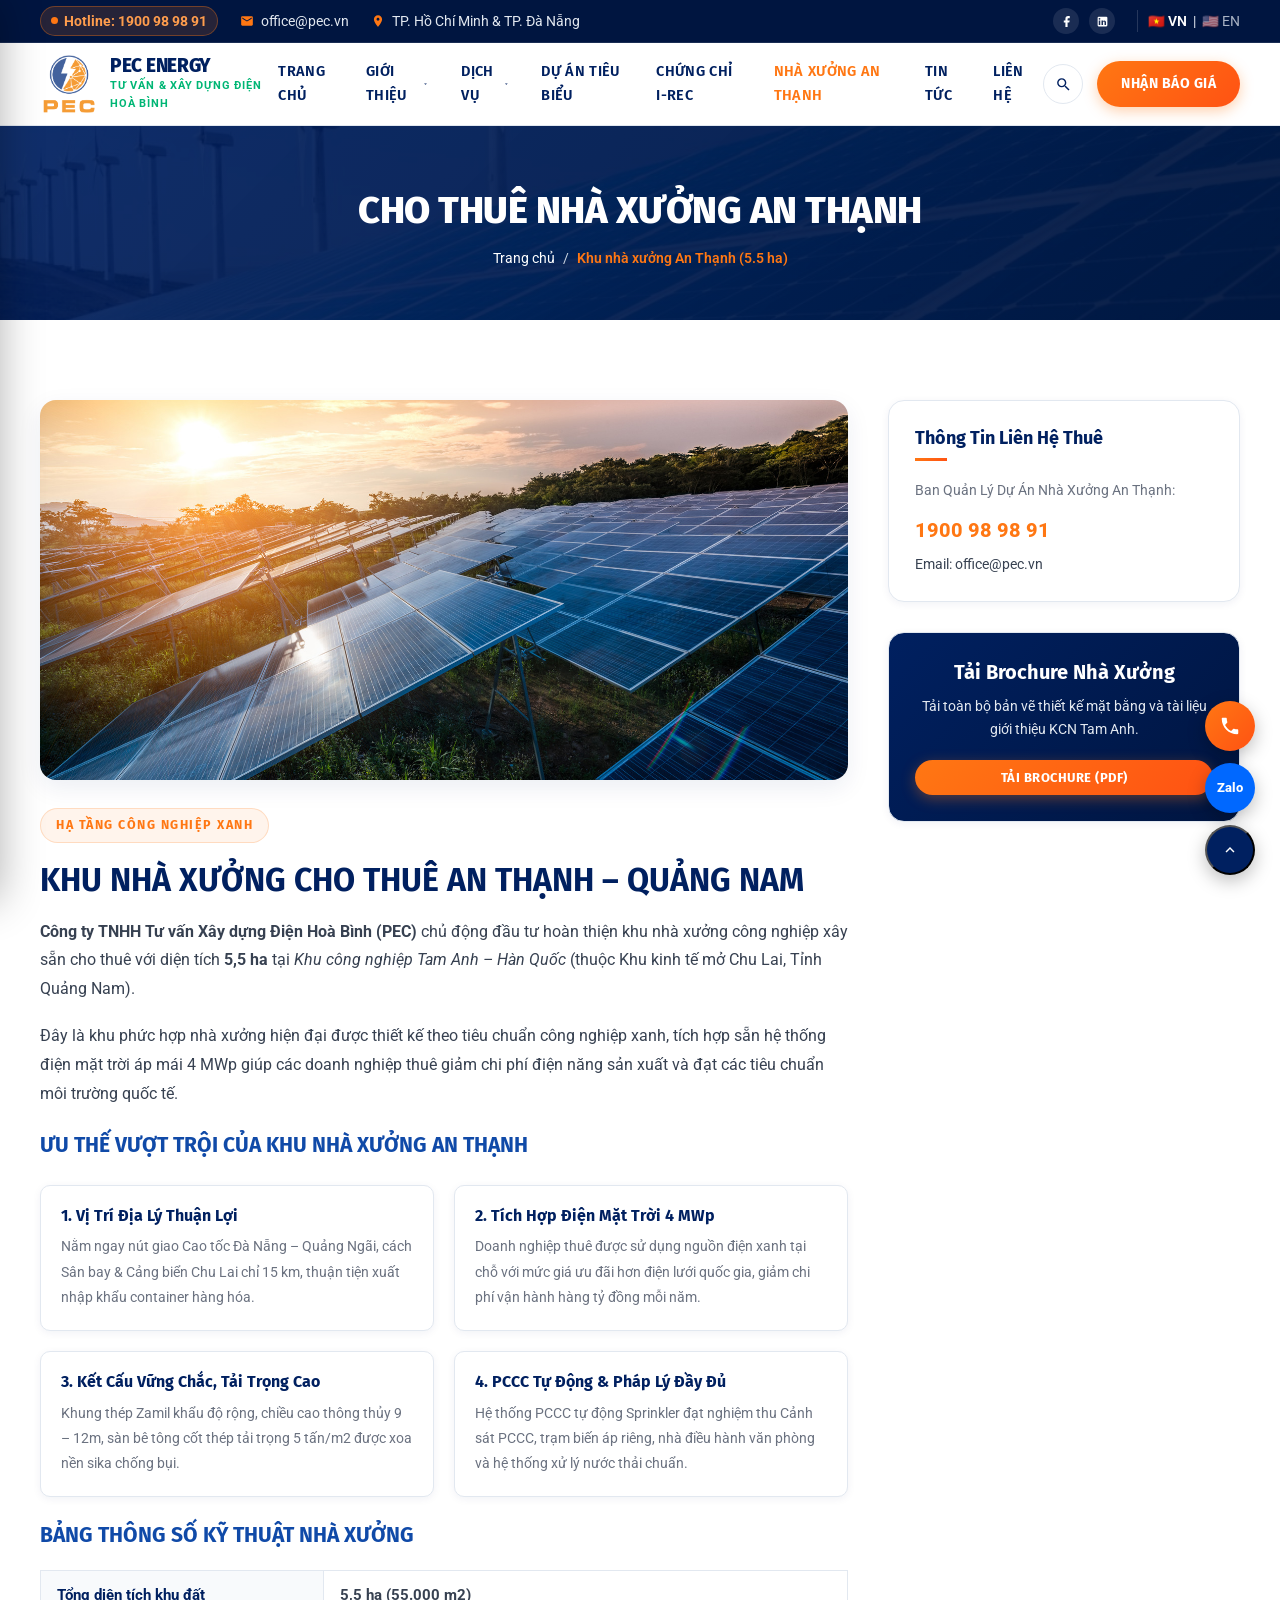
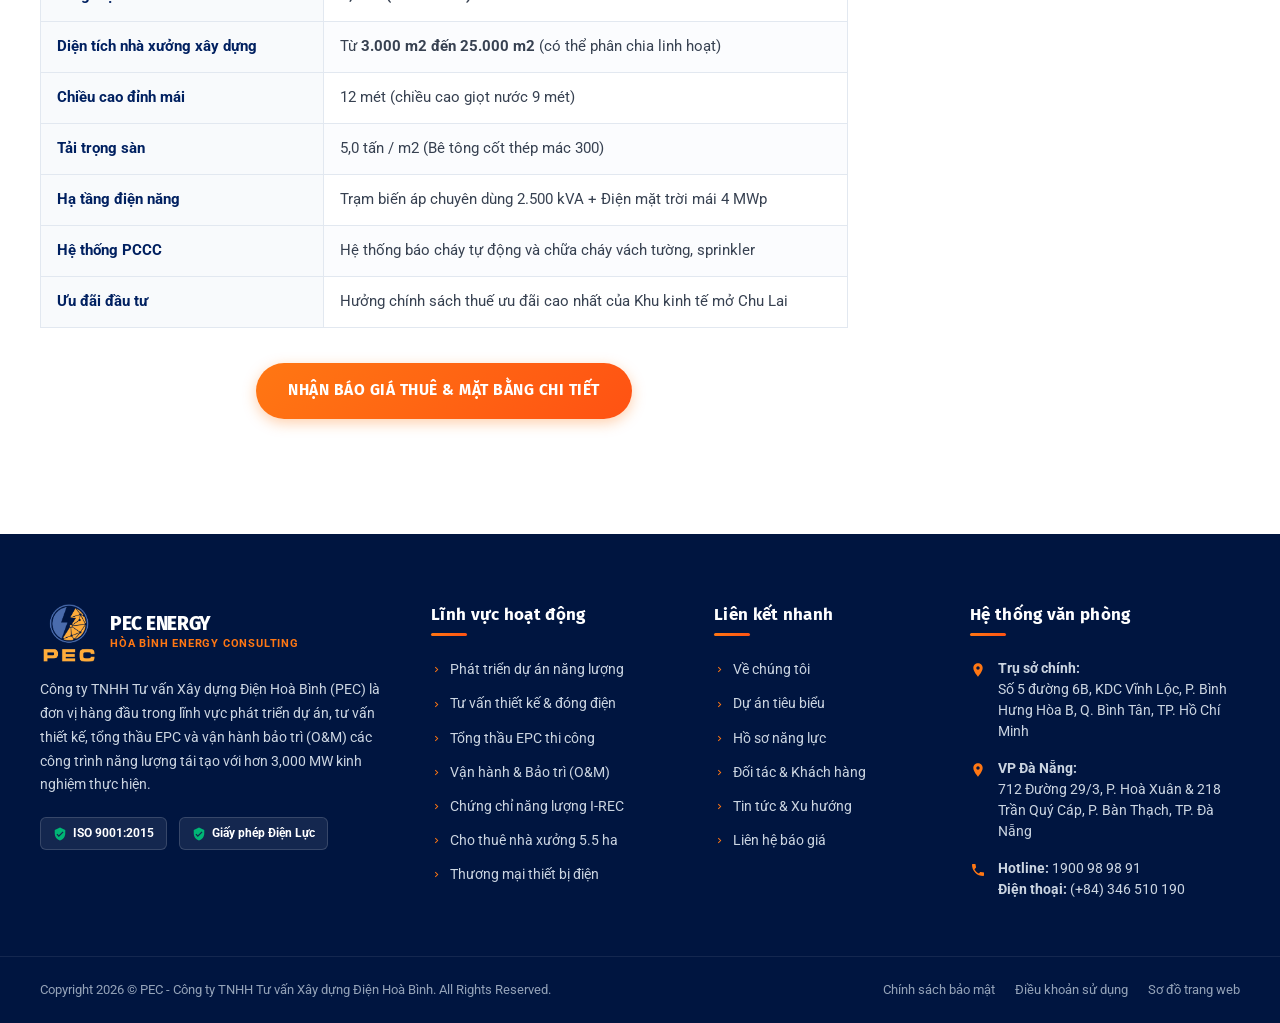
==== cho-thue-nha-xuong.html @ 3afbfd11 "first commit" ====
<!DOCTYPE html>
<html lang="vi">
<head>
  <meta charset="UTF-8">
  <meta name="viewport" content="width=device-width, initial-scale=1.0">
  <title>Cho Thuê Nhà Xưởng An Thạnh 5.5 ha | KCN Tam Anh Quảng Nam | PEC Energy Consulting</title>
  <meta name="description" content="Khu nhà xưởng tiêu chuẩn quốc tế cho thuê 5.5 ha tại KCN Tam Anh – Hàn Quốc (Quảng Nam), tích hợp điện mặt trời 4 MWp, PCCC tự động, pháp lý hoàn chỉnh.">
  <link rel="icon" href="images/logo.png" type="image/png">
  <link rel="stylesheet" href="css/style.css">
</head>
<body>

<!-- Top Bar -->
<div class="top-bar">
  <div class="container">
    <div class="top-bar-left">
      <div class="top-bar-item">
        <a href="tel:1900989891" class="top-hotline-badge">
          <span class="pulse-dot"></span>
          <span>Hotline: 1900 98 98 91</span>
        </a>
      </div>
      <div class="top-bar-item">
        <svg viewBox="0 0 24 24"><path d="M20 4H4c-1.1 0-1.99.9-1.99 2L2 18c0 1.1.9 2 2 2h16c1.1 0 2-.9 2-2V6c0-1.1-.9-2-2-2zm0 4l-8 5-8-5V6l8 5 8-5v2z"/></svg>
        <a href="mailto:office@pec.vn">office@pec.vn</a>
      </div>
      <div class="top-bar-item hide-on-mobile">
        <svg viewBox="0 0 24 24"><path d="M12 2C8.13 2 5 5.13 5 9c0 5.25 7 13 7 13s7-7.75 7-13c0-3.87-3.13-7-7-7zm0 9.5c-1.38 0-2.5-1.12-2.5-2.5s1.12-2.5 2.5-2.5 2.5 1.12 2.5 2.5-1.12 2.5-2.5 2.5z"/></svg>
        <span>TP. Hồ Chí Minh & TP. Đà Nẵng</span>
      </div>
    </div>
    <div class="top-bar-right">
      <div class="social-links">
        <a href="https://www.facebook.com/HoaBinhEnergyConsultingPEC/" target="_blank" rel="noreferrer" class="social-btn" title="Facebook">
          <svg viewBox="0 0 24 24"><path d="M18 2h-3a5 5 0 0 0-5 5v3H7v4h3v8h4v-8h3l1-4h-4V7a1 1 0 0 1 1-1h3z"/></svg>
        </a>
        <a href="https://www.linkedin.com/company/hoa-binh-energy-consulting/" target="_blank" rel="noreferrer" class="social-btn" title="LinkedIn">
          <svg viewBox="0 0 24 24"><path d="M19 3a2 2 0 0 1 2 2v14a2 2 0 0 1-2 2H5a2 2 0 0 1-2-2V5a2 2 0 0 1 2-2h14m-.5 15.5v-5.3a3.26 3.26 0 0 0-3.26-3.26c-.85 0-1.84.52-2.28 1.3v-1.11h-2.79v8.37h2.79v-4.93c0-.77.62-1.4 1.39-1.4a1.4 1.4 0 0 1 1.4 1.4v4.93h2.75M6.46 8.76a1.64 1.64 0 1 0 0-3.28 1.64 1.64 0 0 0 0 3.28m1.4 9.74v-8.37H5.06v8.37h2.8z"/></svg>
        </a>
      </div>
      <div class="lang-switch">
        <a href="#" class="active" title="Tiếng Việt">🇻🇳 VN</a>
        <span>|</span>
        <a href="#" title="English">🇺🇸 EN</a>
      </div>
    </div>
  </div>
</div>

<!-- Main Sticky Header -->
<header class="main-header">
  <div class="container header-container">
    <a href="index.html" class="site-logo">
      <img src="images/logo.png" alt="PEC Energy Consulting" width="60" height="64">
      <div class="logo-text-group">
        <span class="logo-title">PEC ENERGY</span>
        <span class="logo-subtitle">Tư Vấn & Xây Dựng Điện Hoà Bình</span>
      </div>
    </a>

    <!-- Desktop Navigation -->
    <nav class="nav-menu">
      <div class="nav-item ">
        <a href="index.html" class="nav-link">Trang chủ</a>
      </div>

      <div class="nav-item ">
        <a href="gioi-thieu.html" class="nav-link">
          Giới thiệu
          <svg class="arrow-down" viewBox="0 0 24 24"><path d="M7 10l5 5 5-5z"/></svg>
        </a>
        <div class="dropdown-menu">
          <div class="dropdown-item"><a href="gioi-thieu.html#tong-quan" class="dropdown-link">Tổng quan công ty</a></div>
          <div class="dropdown-item"><a href="gioi-thieu.html#thu-ngo" class="dropdown-link">Thư ngỏ Ban Giám Đốc</a></div>
          <div class="dropdown-item"><a href="chung-chi-nang-luc.html" class="dropdown-link">Chứng chỉ & Hồ sơ năng lực</a></div>
          <div class="dropdown-item"><a href="doi-tac.html" class="dropdown-link">Khách hàng & Đối tác</a></div>
        </div>
      </div>

      <div class="nav-item ">
        <a href="dich-vu.html" class="nav-link">
          Dịch vụ
          <svg class="arrow-down" viewBox="0 0 24 24"><path d="M7 10l5 5 5-5z"/></svg>
        </a>
        <div class="dropdown-menu">
          <div class="dropdown-item"><a href="dich-vu.html#phat-trien" class="dropdown-link">Phát triển dự án năng lượng</a></div>
          <div class="dropdown-item"><a href="dich-vu.html#tu-van" class="dropdown-link">Tư vấn kỹ thuật & thiết kế</a></div>
          <div class="dropdown-item"><a href="dich-vu.html#thi-cong" class="dropdown-link">Thi công xây dựng EPC</a></div>
          <div class="dropdown-item"><a href="dich-vu-chi-tiet.html" class="dropdown-link">Vận hành & Bảo trì (O&M)</a></div>
          <div class="dropdown-item"><a href="i-rec.html" class="dropdown-link">Chứng chỉ xanh I-REC</a></div>
          <div class="dropdown-item"><a href="cho-thue-nha-xuong.html" class="dropdown-link">Cho thuê nhà xưởng Tam Anh</a></div>
          <div class="dropdown-item"><a href="dich-vu.html#thuong-mai" class="dropdown-link">Thương mại thiết bị điện</a></div>
        </div>
      </div>

      <div class="nav-item ">
        <a href="du-an.html" class="nav-link">Dự án tiêu biểu</a>
      </div>

      <div class="nav-item ">
        <a href="i-rec.html" class="nav-link">Chứng chỉ I-REC</a>
      </div>

      <div class="nav-item active">
        <a href="cho-thue-nha-xuong.html" class="nav-link">Nhà xưởng An Thạnh</a>
      </div>

      <div class="nav-item ">
        <a href="tin-tuc.html" class="nav-link">Tin tức</a>
      </div>

      <div class="nav-item ">
        <a href="lien-he.html" class="nav-link">Liên hệ</a>
      </div>
    </nav>

    <!-- Header Actions -->
    <div class="header-actions">
      <button class="search-toggle-btn" title="Tìm kiếm" aria-label="Tìm kiếm">
        <svg viewBox="0 0 24 24"><path d="M15.5 14h-.79l-.28-.27A6.471 6.471 0 0 0 16 9.5 6.5 6.5 0 1 0 9.5 16c1.61 0 3.09-.59 4.23-1.57l.27.28v.79l5 4.99L20.49 19l-4.99-5zm-6 0C7.01 14 5 11.99 5 9.5S7.01 5 9.5 5 14 7.01 14 9.5 11.99 14 9.5 14z"/></svg>
      </button>
      <a href="#quote" class="btn btn-accent open-quote-modal">Nhận Báo Giá</a>
      <button class="mobile-toggle-btn" aria-label="Mở menu">
        <span></span><span></span><span></span>
      </button>
    </div>
  </div>
</header>

<!-- Mobile Navigation Drawer -->
<div class="drawer-overlay"></div>
<aside class="mobile-nav-drawer">
  <div class="mobile-drawer-header">
    <a href="index.html" class="site-logo">
      <img src="images/logo.png" alt="PEC Energy" width="46" height="48">
      <span class="logo-title" style="font-size:16px;">PEC ENERGY</span>
    </a>
    <button class="close-drawer-btn" style="background:none;border:none;font-size:26px;cursor:pointer;">&times;</button>
  </div>
  <div class="mobile-drawer-body">
    <ul>
      <li><a href="index.html">Trang chủ</a></li>
      <li><a href="gioi-thieu.html">Giới thiệu công ty</a></li>
      <li><a href="chung-chi-nang-luc.html">Chứng chỉ & Hồ sơ năng lực</a></li>
      <li><a href="doi-tac.html">Khách hàng & Đối tác</a></li>
      <li><a href="dich-vu.html">Sản phẩm & Dịch vụ</a></li>
      <li><a href="dich-vu-chi-tiet.html">Vận hành & Bảo trì (O&M)</a></li>
      <li><a href="du-an.html">Dự án tiêu biểu</a></li>
      <li><a href="i-rec.html">Chứng chỉ I-REC</a></li>
      <li><a href="cho-thue-nha-xuong.html">Cho thuê nhà xưởng</a></li>
      <li><a href="tin-tuc.html">Tin tức & Sự kiện</a></li>
      <li><a href="lien-he.html">Liên hệ tư vấn</a></li>
    </ul>
  </div>
  <div class="mobile-drawer-footer">
    <a href="tel:1900989891" class="btn btn-accent" style="width:100%;margin-bottom:10px;">Hotline: 1900 98 98 91</a>
    <p style="font-size:12.5px;color:var(--vp-text-light);text-align:center;">Email: office@pec.vn</p>
  </div>
</aside>


<!-- Page Header Banner -->
<section class="page-header">
  <div class="container">
    <h1 class="page-title">CHO THUÊ NHÀ XƯỞNG AN THẠNH</h1>
    <div class="breadcrumbs">
      <a href="index.html">Trang chủ</a>
      <span>/</span>
      <span class="current">Khu nhà xưởng An Thạnh (5.5 ha)</span>
    </div>
  </div>
</section>

<!-- Content Layout -->
<section class="section">
  <div class="container">
    <div class="page-layout-grid">
      <div class="content-body">
        <div class="content-banner-img">
          <img src="images/hero-bg2.jpg" alt="Cho thuê nhà xưởng An Thạnh 5.5 ha">
        </div>

        <span class="section-subtitle-badge">Hạ Tầng Công Nghiệp Xanh</span>
        <h2 style="margin-top:5px;font-size:32px;">KHU NHÀ XƯỞNG CHO THUÊ AN THẠNH – QUẢNG NAM</h2>
        
        <p><strong>Công ty TNHH Tư vấn Xây dựng Điện Hoà Bình (PEC)</strong> chủ động đầu tư hoàn thiện khu nhà xưởng công nghiệp xây sẵn cho thuê với diện tích <strong>5,5 ha</strong> tại <em>Khu công nghiệp Tam Anh – Hàn Quốc</em> (thuộc Khu kinh tế mở Chu Lai, Tỉnh Quảng Nam).</p>
        
        <p>Đây là khu phức hợp nhà xưởng hiện đại được thiết kế theo tiêu chuẩn công nghiệp xanh, tích hợp sẵn hệ thống điện mặt trời áp mái 4 MWp giúp các doanh nghiệp thuê giảm chi phí điện năng sản xuất và đạt các tiêu chuẩn môi trường quốc tế.</p>

        <h3>ƯU THẾ VƯỢT TRỘI CỦA KHU NHÀ XƯỞNG AN THẠNH</h3>

        <div style="display:grid;grid-template-columns:1fr 1fr;gap:20px;margin:25px 0;">
          <div style="background:#ffffff;border:1px solid var(--vp-border);border-radius:var(--vp-radius);padding:20px;box-shadow:var(--vp-shadow-sm);">
            <h4 style="color:var(--vp-primary);margin-bottom:8px;">1. Vị Trí Địa Lý Thuận Lợi</h4>
            <p style="font-size:14px;color:var(--vp-text-light);margin:0;">Nằm ngay nút giao Cao tốc Đà Nẵng – Quảng Ngãi, cách Sân bay & Cảng biển Chu Lai chỉ 15 km, thuận tiện xuất nhập khẩu container hàng hóa.</p>
          </div>

          <div style="background:#ffffff;border:1px solid var(--vp-border);border-radius:var(--vp-radius);padding:20px;box-shadow:var(--vp-shadow-sm);">
            <h4 style="color:var(--vp-primary);margin-bottom:8px;">2. Tích Hợp Điện Mặt Trời 4 MWp</h4>
            <p style="font-size:14px;color:var(--vp-text-light);margin:0;">Doanh nghiệp thuê được sử dụng nguồn điện xanh tại chỗ với mức giá ưu đãi hơn điện lưới quốc gia, giảm chi phí vận hành hàng tỷ đồng mỗi năm.</p>
          </div>

          <div style="background:#ffffff;border:1px solid var(--vp-border);border-radius:var(--vp-radius);padding:20px;box-shadow:var(--vp-shadow-sm);">
            <h4 style="color:var(--vp-primary);margin-bottom:8px;">3. Kết Cấu Vững Chắc, Tải Trọng Cao</h4>
            <p style="font-size:14px;color:var(--vp-text-light);margin:0;">Khung thép Zamil khẩu độ rộng, chiều cao thông thủy 9 – 12m, sàn bê tông cốt thép tải trọng 5 tấn/m2 được xoa nền sika chống bụi.</p>
          </div>

          <div style="background:#ffffff;border:1px solid var(--vp-border);border-radius:var(--vp-radius);padding:20px;box-shadow:var(--vp-shadow-sm);">
            <h4 style="color:var(--vp-primary);margin-bottom:8px;">4. PCCC Tự Động & Pháp Lý Đầy Đủ</h4>
            <p style="font-size:14px;color:var(--vp-text-light);margin:0;">Hệ thống PCCC tự động Sprinkler đạt nghiệm thu Cảnh sát PCCC, trạm biến áp riêng, nhà điều hành văn phòng và hệ thống xử lý nước thải chuẩn.</p>
          </div>
        </div>

        <h3>BẢNG THÔNG SỐ KỸ THUẬT NHÀ XƯỞNG</h3>
        <table class="spec-table">
          <tbody>
            <tr>
              <th style="width:35%;">Tổng diện tích khu đất</th>
              <td><strong>5,5 ha (55.000 m2)</strong></td>
            </tr>
            <tr>
              <th>Diện tích nhà xưởng xây dựng</th>
              <td>Từ <strong>3.000 m2 đến 25.000 m2</strong> (có thể phân chia linh hoạt)</td>
            </tr>
            <tr>
              <th>Chiều cao đỉnh mái</th>
              <td>12 mét (chiều cao giọt nước 9 mét)</td>
            </tr>
            <tr>
              <th>Tải trọng sàn</th>
              <td>5,0 tấn / m2 (Bê tông cốt thép mác 300)</td>
            </tr>
            <tr>
              <th>Hạ tầng điện năng</th>
              <td>Trạm biến áp chuyên dùng 2.500 kVA + Điện mặt trời mái 4 MWp</td>
            </tr>
            <tr>
              <th>Hệ thống PCCC</th>
              <td>Hệ thống báo cháy tự động và chữa cháy vách tường, sprinkler</td>
            </tr>
            <tr>
              <th>Ưu đãi đầu tư</th>
              <td>Hưởng chính sách thuế ưu đãi cao nhất của Khu kinh tế mở Chu Lai</td>
            </tr>
          </tbody>
        </table>

        <div style="margin:35px 0;text-align:center;">
          <a href="#quote" class="btn btn-accent btn-lg open-quote-modal">Nhận Báo Giá Thuê & Mặt Bằng Chi Tiết</a>
        </div>
      </div>

      <!-- Sidebar -->
      <aside class="sidebar">
        <div class="sidebar-widget">
          <h4 class="sidebar-title">Thông Tin Liên Hệ Thuê</h4>
          <p style="font-size:14px;color:var(--vp-text-light);margin-bottom:12px;">Ban Quản Lý Dự Án Nhà Xưởng An Thạnh:</p>
          <a href="tel:1900989891" style="font-size:20px;font-weight:800;color:var(--vp-accent);display:block;margin-bottom:6px;">1900 98 98 91</a>
          <p style="font-size:13.5px;color:var(--vp-text);margin:0;">Email: office@pec.vn</p>
        </div>

        <div class="sidebar-widget sidebar-cta-widget">
          <h4>Tải Brochure Nhà Xưởng</h4>
          <p>Tải toàn bộ bản vẽ thiết kế mặt bằng và tài liệu giới thiệu KCN Tam Anh.</p>
          <a href="#quote" class="btn btn-accent btn-sm open-quote-modal" style="width:100%;">Tải Brochure (PDF)</a>
        </div>
      </aside>
    </div>
  </div>
</section>


<!-- Footer Section (Vu Phong Corporate Energy style) -->
<footer class="site-footer">
  <div class="footer-top">
    <div class="container footer-grid">
      <!-- Col 1: About PEC -->
      <div class="footer-col footer-about">
        <a href="index.html" class="site-logo" style="margin-bottom:16px;display:inline-flex;">
          <img src="images/logo.png" alt="PEC Energy Consulting" width="55" height="60" style="filter:brightness(1.1);">
          <div class="logo-text-group">
            <span class="logo-title" style="color:#ffffff;">PEC ENERGY</span>
            <span class="logo-subtitle" style="color:var(--vp-accent);">Hòa Bình Energy Consulting</span>
          </div>
        </a>
        <p>Công ty TNHH Tư vấn Xây dựng Điện Hoà Bình (PEC) là đơn vị hàng đầu trong lĩnh vực phát triển dự án, tư vấn thiết kế, tổng thầu EPC và vận hành bảo trì (O&M) các công trình năng lượng tái tạo với hơn 3,000 MW kinh nghiệm thực hiện.</p>
        <div class="cert-badges">
          <div class="cert-badge-item">
            <svg viewBox="0 0 24 24"><path d="M12 1L3 5v6c0 5.55 3.84 10.74 9 12 5.16-1.26 9-6.45 9-12V5l-9-4zm-2 16l-4-4 1.41-1.41L10 14.17l6.59-6.59L18 9l-8 8z"/></svg>
            <span>ISO 9001:2015</span>
          </div>
          <div class="cert-badge-item">
            <svg viewBox="0 0 24 24"><path d="M12 1L3 5v6c0 5.55 3.84 10.74 9 12 5.16-1.26 9-6.45 9-12V5l-9-4zm-2 16l-4-4 1.41-1.41L10 14.17l6.59-6.59L18 9l-8 8z"/></svg>
            <span>Giấy phép Điện Lực</span>
          </div>
        </div>
      </div>

      <!-- Col 2: Services -->
      <div class="footer-col">
        <h4 class="footer-heading">Lĩnh vực hoạt động</h4>
        <ul class="footer-links">
          <li><a href="dich-vu.html#phat-trien"><svg viewBox="0 0 24 24"><path d="M8.59 16.59L13.17 12 8.59 7.41 10 6l6 6-6 6-1.41-1.41z"/></svg>Phát triển dự án năng lượng</a></li>
          <li><a href="dich-vu.html#tu-van"><svg viewBox="0 0 24 24"><path d="M8.59 16.59L13.17 12 8.59 7.41 10 6l6 6-6 6-1.41-1.41z"/></svg>Tư vấn thiết kế & đóng điện</a></li>
          <li><a href="dich-vu.html#thi-cong"><svg viewBox="0 0 24 24"><path d="M8.59 16.59L13.17 12 8.59 7.41 10 6l6 6-6 6-1.41-1.41z"/></svg>Tổng thầu EPC thi công</a></li>
          <li><a href="dich-vu-chi-tiet.html"><svg viewBox="0 0 24 24"><path d="M8.59 16.59L13.17 12 8.59 7.41 10 6l6 6-6 6-1.41-1.41z"/></svg>Vận hành & Bảo trì (O&M)</a></li>
          <li><a href="i-rec.html"><svg viewBox="0 0 24 24"><path d="M8.59 16.59L13.17 12 8.59 7.41 10 6l6 6-6 6-1.41-1.41z"/></svg>Chứng chỉ năng lượng I-REC</a></li>
          <li><a href="cho-thue-nha-xuong.html"><svg viewBox="0 0 24 24"><path d="M8.59 16.59L13.17 12 8.59 7.41 10 6l6 6-6 6-1.41-1.41z"/></svg>Cho thuê nhà xưởng 5.5 ha</a></li>
          <li><a href="dich-vu.html#thuong-mai"><svg viewBox="0 0 24 24"><path d="M8.59 16.59L13.17 12 8.59 7.41 10 6l6 6-6 6-1.41-1.41z"/></svg>Thương mại thiết bị điện</a></li>
        </ul>
      </div>

      <!-- Col 3: Quick Links -->
      <div class="footer-col">
        <h4 class="footer-heading">Liên kết nhanh</h4>
        <ul class="footer-links">
          <li><a href="gioi-thieu.html"><svg viewBox="0 0 24 24"><path d="M8.59 16.59L13.17 12 8.59 7.41 10 6l6 6-6 6-1.41-1.41z"/></svg>Về chúng tôi</a></li>
          <li><a href="du-an.html"><svg viewBox="0 0 24 24"><path d="M8.59 16.59L13.17 12 8.59 7.41 10 6l6 6-6 6-1.41-1.41z"/></svg>Dự án tiêu biểu</a></li>
          <li><a href="chung-chi-nang-luc.html"><svg viewBox="0 0 24 24"><path d="M8.59 16.59L13.17 12 8.59 7.41 10 6l6 6-6 6-1.41-1.41z"/></svg>Hồ sơ năng lực</a></li>
          <li><a href="doi-tac.html"><svg viewBox="0 0 24 24"><path d="M8.59 16.59L13.17 12 8.59 7.41 10 6l6 6-6 6-1.41-1.41z"/></svg>Đối tác & Khách hàng</a></li>
          <li><a href="tin-tuc.html"><svg viewBox="0 0 24 24"><path d="M8.59 16.59L13.17 12 8.59 7.41 10 6l6 6-6 6-1.41-1.41z"/></svg>Tin tức & Xu hướng</a></li>
          <li><a href="lien-he.html"><svg viewBox="0 0 24 24"><path d="M8.59 16.59L13.17 12 8.59 7.41 10 6l6 6-6 6-1.41-1.41z"/></svg>Liên hệ báo giá</a></li>
        </ul>
      </div>

      <!-- Col 4: Contact & Office Info -->
      <div class="footer-col footer-newsletter">
        <h4 class="footer-heading">Hệ thống văn phòng</h4>
        <div class="footer-contact-item">
          <svg viewBox="0 0 24 24"><path d="M12 2C8.13 2 5 5.13 5 9c0 5.25 7 13 7 13s7-7.75 7-13c0-3.87-3.13-7-7-7zm0 9.5c-1.38 0-2.5-1.12-2.5-2.5s1.12-2.5 2.5-2.5 2.5 1.12 2.5 2.5-1.12 2.5-2.5 2.5z"/></svg>
          <div>
            <strong>Trụ sở chính:</strong><br>
            Số 5 đường 6B, KDC Vĩnh Lộc, P. Bình Hưng Hòa B, Q. Bình Tân, TP. Hồ Chí Minh
          </div>
        </div>
        <div class="footer-contact-item">
          <svg viewBox="0 0 24 24"><path d="M12 2C8.13 2 5 5.13 5 9c0 5.25 7 13 7 13s7-7.75 7-13c0-3.87-3.13-7-7-7zm0 9.5c-1.38 0-2.5-1.12-2.5-2.5s1.12-2.5 2.5-2.5 2.5 1.12 2.5 2.5-1.12 2.5-2.5 2.5z"/></svg>
          <div>
            <strong>VP Đà Nẵng:</strong><br>
            712 Đường 29/3, P. Hoà Xuân & 218 Trần Quý Cáp, P. Bàn Thạch, TP. Đà Nẵng
          </div>
        </div>
        <div class="footer-contact-item">
          <svg viewBox="0 0 24 24"><path d="M6.62 10.79c1.44 2.83 3.76 5.14 6.59 6.59l2.2-2.2c.27-.27.67-.36 1.02-.24 1.12.37 2.33.57 3.57.57.55 0 1 .45 1 1V20c0 .55-.45 1-1 1-9.39 0-17-7.61-17-17 0-.55.45-1 1-1h3.5c.55 0 1 .45 1 1 0 1.25.2 2.45.57 3.57.11.35.03.74-.25 1.02l-2.2 2.2z"/></svg>
          <div>
            <strong>Hotline:</strong> 1900 98 98 91<br>
            <strong>Điện thoại:</strong> (+84) 346 510 190
          </div>
        </div>
      </div>
    </div>
  </div>

  <div class="footer-bottom">
    <div class="container">
      <p>Copyright 2026 © PEC - Công ty TNHH Tư vấn Xây dựng Điện Hoà Bình. All Rights Reserved.</p>
      <div class="footer-bottom-links">
        <a href="gioi-thieu.html">Chính sách bảo mật</a>
        <a href="gioi-thieu.html">Điều khoản sử dụng</a>
        <a href="lien-he.html">Sơ đồ trang web</a>
      </div>
    </div>
  </div>
</footer>

<!-- Floating Contact Action Widgets -->
<div class="floating-widgets">
  <a href="tel:1900989891" class="floating-btn floating-phone" title="Gọi ngay Hotline 1900 98 98 91">
    <svg viewBox="0 0 24 24"><path d="M6.62 10.79c1.44 2.83 3.76 5.14 6.59 6.59l2.2-2.2c.27-.27.67-.36 1.02-.24 1.12.37 2.33.57 3.57.57.55 0 1 .45 1 1V20c0 .55-.45 1-1 1-9.39 0-17-7.61-17-17 0-.55.45-1 1-1h3.5c.55 0 1 .45 1 1 0 1.25.2 2.45.57 3.57.11.35.03.74-.25 1.02l-2.2 2.2z"/></svg>
  </a>
  <a href="https://zalo.me/0346510190" target="_blank" rel="noreferrer" class="floating-btn floating-zalo" title="Chat Zalo hỗ trợ">
    Zalo
  </a>
  <button class="floating-btn back-to-top" title="Lên đầu trang" aria-label="Lên đầu trang">
    <svg viewBox="0 0 24 24"><path d="M7.41 15.41L12 10.83l4.59 4.58L18 14l-6-6-6 6z"/></svg>
  </button>
</div>

<!-- Modal Quick Quote -->
<div class="modal-overlay" id="quoteModal">
  <div class="modal-container">
    <button class="modal-close-btn">&times;</button>
    <h3 style="font-size:22px;color:var(--vp-primary);margin-bottom:6px;">Yêu Cầu Báo Giá & Tư Vấn</h3>
    <p style="font-size:13.5px;color:var(--vp-text-light);margin-bottom:20px;">Vui lòng để lại thông tin, kỹ sư trưởng PEC sẽ phản hồi phương án & dự toán trong 30 phút.</p>
    
    <form class="quote-form-element">
      <div class="form-row">
        <div class="form-group">
          <label class="form-label">Họ và tên *</label>
          <input type="text" class="form-control" placeholder="Nguyễn Văn A" required>
        </div>
        <div class="form-group">
          <label class="form-label">Số điện thoại *</label>
          <input type="tel" class="form-control" placeholder="0909 xxx xxx" required>
        </div>
      </div>
      <div class="form-group">
        <label class="form-label">Email liên hệ</label>
        <input type="email" class="form-control" placeholder="email@doanhnghiep.com">
      </div>
      <div class="form-group">
        <label class="form-label">Dịch vụ quan tâm</label>
        <select class="form-control">
          <option>Lắp đặt Điện mặt trời áp mái doanh nghiệp</option>
          <option>Tư vấn thiết kế & đóng điện công trình</option>
          <option>Dịch vụ Vận hành & Bảo trì (O&M)</option>
          <option>Đăng ký Chứng chỉ I-REC (Net-Zero)</option>
          <option>Thuê nhà xưởng KCN Tam Anh</option>
          <option>Thương mại thiết bị (Pin, Inverter)</option>
        </select>
      </div>
      <div class="form-group">
        <label class="form-label">Địa điểm & Công suất dự kiến (hoặc ghi chú)</label>
        <textarea class="form-control" rows="3" placeholder="Ví dụ: Mái nhà xưởng 5000m2 tại Bình Dương, công suất ~1 MWp..."></textarea>
      </div>
      <button type="submit" class="btn btn-accent btn-lg" style="width:100%;">GỬI YÊU CẦU NGAY</button>
    </form>
  </div>
</div>

<!-- Modal Search -->
<div class="modal-overlay" id="searchModal">
  <div class="modal-container" style="max-width:500px;">
    <button class="modal-close-btn">&times;</button>
    <h3 style="font-size:20px;color:var(--vp-primary);margin-bottom:15px;">Tìm Kiếm Trên PEC</h3>
    <form action="du-an.html" method="GET">
      <div style="display:flex;gap:10px;">
        <input type="search" name="q" class="form-control" placeholder="Nhập từ khóa tìm kiếm (dự án, dịch vụ, tin tức)..." required>
        <button type="submit" class="btn btn-primary">Tìm</button>
      </div>
    </form>
  </div>
</div>

<script src="js/main.js"></script>


</body>
</html>
---- css/style.css ----
/* ===================================================================
   PEC ENERGY CONSULTING & EPC - STYLESHEET
   Inspired by Vũ Phong Energy Group (vuphong.vn) Modern Corporate Style
   =================================================================== */

@import url('https://fonts.googleapis.com/css2?family=Fira+Sans:ital,wght@0,300;0,400;0,500;0,600;0,700;0,800;1,400&family=Roboto:wght@300;400;500;700;900&display=swap');

:root {
  --vp-primary: #002060;        /* Deep Vu Phong Navy */
  --vp-primary-light: #104aa8;  /* Energetic Cobalt */
  --vp-primary-dark: #001540;   /* Midnight Navy */
  --vp-accent: #ff7713;         /* Vu Phong Solar Orange */
  --vp-accent-hover: #e65c00;
  --vp-accent-gradient: linear-gradient(135deg, #ff7713 0%, #ff5213 100%);
  --vp-green: #00b675;          /* Renewable Eco Green */
  --vp-green-light: #e6f8f1;
  --vp-green-hover: #00965e;
  --vp-dark: #111827;
  --vp-dark-card: #0d1e3d;
  --vp-text: #374151;
  --vp-text-light: #6b7280;
  --vp-text-muted: #9ca3af;
  --vp-bg-light: #f8fafc;
  --vp-bg-subtle: #f1f5f9;
  --vp-bg-card: #ffffff;
  --vp-border: #e2e8f0;
  --vp-border-focus: #104aa8;
  
  --vp-shadow-sm: 0 2px 8px rgba(0, 32, 96, 0.06);
  --vp-shadow: 0 8px 24px rgba(0, 32, 96, 0.08);
  --vp-shadow-lg: 0 16px 36px rgba(0, 32, 96, 0.12);
  --vp-shadow-glow: 0 0 20px rgba(255, 119, 19, 0.35);

  --vp-radius-sm: 6px;
  --vp-radius: 10px;
  --vp-radius-lg: 16px;
  --vp-radius-pill: 9999px;

  --vp-font-main: 'Roboto', -apple-system, BlinkMacSystemFont, 'Segoe UI', sans-serif;
  --vp-font-heading: 'Fira Sans', 'Roboto', sans-serif;
  --vp-transition: all 0.28s cubic-bezier(0.4, 0, 0.2, 1);
  --vp-container-width: 1240px;
}

/* Base Reset */
*, *::before, *::after {
  box-sizing: border-box;
  margin: 0;
  padding: 0;
}

html {
  scroll-behavior: smooth;
  font-size: 16px;
}

body {
  font-family: var(--vp-font-main);
  color: var(--vp-text);
  background-color: #ffffff;
  line-height: 1.65;
  -webkit-font-smoothing: antialiased;
  -moz-osx-font-smoothing: grayscale;
  overflow-x: hidden;
}

img {
  max-width: 100%;
  height: auto;
  display: block;
}

a {
  color: inherit;
  text-decoration: none;
  transition: var(--vp-transition);
}

ul, ol {
  list-style: none;
}

button, input, select, textarea {
  font-family: inherit;
  font-size: inherit;
}

h1, h2, h3, h4, h5, h6 {
  font-family: var(--vp-font-heading);
  color: var(--vp-primary);
  font-weight: 700;
  line-height: 1.3;
}

/* Layout Utilities */
.container {
  max-width: var(--vp-container-width);
  margin-left: auto;
  margin-right: auto;
  padding-left: 20px;
  padding-right: 20px;
}

.section {
  padding: 80px 0;
  position: relative;
}

.section-sm {
  padding: 50px 0;
}

.bg-light {
  background-color: var(--vp-bg-light);
}

.bg-dark {
  background-color: var(--vp-primary-dark);
  color: #ffffff;
}

.bg-subtle {
  background-color: var(--vp-bg-subtle);
}

/* Header & Top Bar */
.top-bar {
  background-color: var(--vp-primary-dark);
  color: #e2e8f0;
  font-size: 13.5px;
  border-bottom: 1px solid rgba(255, 255, 255, 0.1);
  position: relative;
  z-index: 1001;
}

.top-bar .container {
  display: flex;
  align-items: center;
  justify-content: space-between;
  height: 42px;
}

.top-bar-left, .top-bar-right {
  display: flex;
  align-items: center;
  gap: 22px;
}

.top-bar-item {
  display: flex;
  align-items: center;
  gap: 7px;
}

.top-bar-item svg {
  width: 14px;
  height: 14px;
  fill: var(--vp-accent);
}

.top-bar-item a:hover {
  color: var(--vp-accent);
}

.top-hotline-badge {
  background-color: rgba(255, 119, 19, 0.15);
  color: #ff9d4d;
  font-weight: 700;
  padding: 3px 10px;
  border-radius: var(--vp-radius-pill);
  border: 1px solid rgba(255, 119, 19, 0.35);
  display: inline-flex;
  align-items: center;
  gap: 6px;
}

.top-hotline-badge span.pulse-dot {
  width: 7px;
  height: 7px;
  background-color: var(--vp-accent);
  border-radius: 50%;
  animation: pulse 1.6s infinite;
}

@keyframes pulse {
  0% { transform: scale(0.95); box-shadow: 0 0 0 0 rgba(255, 119, 19, 0.7); }
  70% { transform: scale(1.1); box-shadow: 0 0 0 6px rgba(255, 119, 19, 0); }
  100% { transform: scale(0.95); box-shadow: 0 0 0 0 rgba(255, 119, 19, 0); }
}

.social-links {
  display: flex;
  align-items: center;
  gap: 10px;
}

.social-btn {
  width: 26px;
  height: 26px;
  border-radius: 50%;
  background: rgba(255, 255, 255, 0.1);
  display: flex;
  align-items: center;
  justify-content: center;
  color: #ffffff;
  transition: var(--vp-transition);
}

.social-btn svg {
  width: 13px;
  height: 13px;
  fill: currentColor;
}

.social-btn:hover {
  background: var(--vp-accent);
  color: #ffffff;
  transform: translateY(-2px);
}

.lang-switch {
  display: flex;
  align-items: center;
  gap: 6px;
  padding-left: 10px;
  border-left: 1px solid rgba(255, 255, 255, 0.15);
}

.lang-switch a {
  display: flex;
  align-items: center;
  gap: 4px;
  opacity: 0.75;
}

.lang-switch a.active, .lang-switch a:hover {
  opacity: 1;
  color: #ffffff;
  font-weight: 600;
}

/* Main Navigation Bar (Sticky Vu Phong style) */
.main-header {
  background-color: #ffffff;
  position: sticky;
  top: 0;
  z-index: 1000;
  transition: var(--vp-transition);
  border-bottom: 1px solid var(--vp-border);
}

.main-header.scrolled {
  box-shadow: 0 6px 20px rgba(0, 32, 96, 0.09);
  background: rgba(255, 255, 255, 0.98);
  backdrop-filter: blur(10px);
}

.header-container {
  display: flex;
  align-items: center;
  justify-content: space-between;
  height: 82px;
  transition: var(--vp-transition);
}

.main-header.scrolled .header-container {
  height: 72px;
}

.site-logo {
  display: flex;
  align-items: center;
  gap: 12px;
}

.site-logo img {
  height: 58px;
  width: auto;
  object-fit: contain;
}

.logo-text-group {
  display: flex;
  flex-direction: column;
}

.logo-title {
  font-family: var(--vp-font-heading);
  font-size: 19px;
  font-weight: 800;
  color: var(--vp-primary);
  letter-spacing: -0.3px;
  line-height: 1.15;
}

.logo-subtitle {
  font-size: 11px;
  color: var(--vp-green);
  text-transform: uppercase;
  font-weight: 700;
  letter-spacing: 0.8px;
}

/* Nav Menu Items */
.nav-menu {
  display: flex;
  align-items: center;
  gap: 4px;
}

.nav-item {
  position: relative;
}

.nav-link {
  display: flex;
  align-items: center;
  gap: 5px;
  padding: 12px 14px;
  font-family: var(--vp-font-heading);
  font-size: 14.5px;
  font-weight: 600;
  color: var(--vp-primary);
  text-transform: uppercase;
  letter-spacing: 0.3px;
  border-radius: var(--vp-radius-sm);
  transition: var(--vp-transition);
}

.nav-link svg.arrow-down {
  width: 10px;
  height: 10px;
  fill: currentColor;
  transition: transform 0.2s ease;
}

.nav-link:hover, .nav-item.active > .nav-link {
  color: var(--vp-accent);
}

.nav-item:hover > .nav-link svg.arrow-down {
  transform: rotate(180deg);
}

/* Dropdown Menu */
.dropdown-menu {
  position: absolute;
  top: 100%;
  left: 0;
  min-width: 250px;
  background-color: #ffffff;
  border-radius: var(--vp-radius);
  box-shadow: 0 14px 35px rgba(0, 32, 96, 0.13);
  padding: 10px 0;
  border: 1px solid var(--vp-border);
  opacity: 0;
  visibility: hidden;
  transform: translateY(12px);
  transition: var(--vp-transition);
  z-index: 999;
}

.nav-item:hover > .dropdown-menu {
  opacity: 1;
  visibility: visible;
  transform: translateY(0);
}

.dropdown-item {
  display: block;
}

.dropdown-link {
  display: flex;
  align-items: center;
  gap: 10px;
  padding: 10px 20px;
  font-size: 14px;
  font-weight: 500;
  color: var(--vp-text);
  transition: var(--vp-transition);
}

.dropdown-link svg {
  width: 14px;
  height: 14px;
  fill: var(--vp-primary-light);
  transition: transform 0.2s;
}

.dropdown-link:hover {
  background-color: var(--vp-bg-light);
  color: var(--vp-accent);
  padding-left: 24px;
}

.dropdown-link:hover svg {
  fill: var(--vp-accent);
  transform: translateX(3px);
}

/* Header Actions */
.header-actions {
  display: flex;
  align-items: center;
  gap: 14px;
}

.search-toggle-btn {
  width: 40px;
  height: 40px;
  border-radius: 50%;
  border: 1px solid var(--vp-border);
  background: transparent;
  display: flex;
  align-items: center;
  justify-content: center;
  cursor: pointer;
  color: var(--vp-primary);
  transition: var(--vp-transition);
}

.search-toggle-btn svg {
  width: 17px;
  height: 17px;
  fill: currentColor;
}

.search-toggle-btn:hover {
  background-color: var(--vp-bg-light);
  border-color: var(--vp-primary-light);
  color: var(--vp-primary-light);
}

/* CTA Buttons */
.btn {
  display: inline-flex;
  align-items: center;
  justify-content: center;
  gap: 8px;
  padding: 11px 24px;
  font-family: var(--vp-font-heading);
  font-size: 14px;
  font-weight: 700;
  border-radius: var(--vp-radius-pill);
  cursor: pointer;
  transition: var(--vp-transition);
  border: none;
  text-transform: uppercase;
  letter-spacing: 0.5px;
  white-space: nowrap;
}

.btn-accent {
  background: var(--vp-accent-gradient);
  color: #ffffff;
  box-shadow: 0 4px 14px rgba(255, 119, 19, 0.35);
}

.btn-accent:hover {
  box-shadow: 0 8px 22px rgba(255, 119, 19, 0.5);
  transform: translateY(-2px);
  color: #ffffff;
}

.btn-primary {
  background-color: var(--vp-primary);
  color: #ffffff;
  box-shadow: 0 4px 14px rgba(0, 32, 96, 0.25);
}

.btn-primary:hover {
  background-color: var(--vp-primary-light);
  box-shadow: 0 8px 22px rgba(16, 74, 168, 0.35);
  transform: translateY(-2px);
  color: #ffffff;
}

.btn-outline-white {
  background: transparent;
  color: #ffffff;
  border: 2px solid rgba(255, 255, 255, 0.85);
}

.btn-outline-white:hover {
  background: #ffffff;
  color: var(--vp-primary);
  transform: translateY(-2px);
}

.btn-outline-primary {
  background: transparent;
  color: var(--vp-primary);
  border: 2px solid var(--vp-primary);
}

.btn-outline-primary:hover {
  background: var(--vp-primary);
  color: #ffffff;
}

.btn-green {
  background-color: var(--vp-green);
  color: #ffffff;
  box-shadow: 0 4px 14px rgba(0, 182, 117, 0.3);
}

.btn-green:hover {
  background-color: var(--vp-green-hover);
  transform: translateY(-2px);
  color: #ffffff;
}

.btn-lg {
  padding: 14px 32px;
  font-size: 15.5px;
}

.btn-sm {
  padding: 7px 18px;
  font-size: 13px;
}

/* Mobile Toggle Hamburger */
.mobile-toggle-btn {
  display: none;
  flex-direction: column;
  justify-content: space-around;
  width: 32px;
  height: 32px;
  background: transparent;
  border: none;
  cursor: pointer;
  padding: 4px;
}

.mobile-toggle-btn span {
  width: 100%;
  height: 2.5px;
  background-color: var(--vp-primary);
  border-radius: 2px;
  transition: var(--vp-transition);
}

/* Hero Section (Vu Phong Solar Style) */
.hero-section {
  position: relative;
  background: linear-gradient(135deg, rgba(0, 20, 60, 0.88) 0%, rgba(11, 29, 58, 0.85) 100%),
              url('../images/hero-bg1.jpg') center/cover no-repeat;
  color: #ffffff;
  padding: 130px 0 100px;
  min-height: 640px;
  display: flex;
  align-items: center;
  overflow: hidden;
}

.hero-overlay-glow {
  position: absolute;
  top: -20%;
  right: -10%;
  width: 600px;
  height: 600px;
  background: radial-gradient(circle, rgba(255, 119, 19, 0.22) 0%, rgba(0, 182, 117, 0.1) 50%, transparent 70%);
  filter: blur(60px);
  pointer-events: none;
}

.hero-content {
  max-width: 780px;
  position: relative;
  z-index: 2;
}

.badge-tag {
  display: inline-flex;
  align-items: center;
  gap: 8px;
  background: rgba(255, 255, 255, 0.12);
  border: 1px solid rgba(255, 255, 255, 0.25);
  backdrop-filter: blur(8px);
  padding: 6px 16px;
  border-radius: var(--vp-radius-pill);
  font-size: 13.5px;
  font-weight: 600;
  text-transform: uppercase;
  letter-spacing: 1px;
  margin-bottom: 22px;
  color: #ffffff;
}

.badge-tag .badge-dot {
  width: 8px;
  height: 8px;
  background-color: var(--vp-green);
  border-radius: 50%;
  box-shadow: 0 0 8px var(--vp-green);
}

.hero-title {
  font-size: 46px;
  font-weight: 800;
  line-height: 1.2;
  color: #ffffff;
  margin-bottom: 20px;
  letter-spacing: -0.5px;
}

.hero-title span.highlight-orange {
  color: var(--vp-accent);
  display: inline-block;
}

.hero-desc {
  font-size: 18px;
  line-height: 1.7;
  color: #e2e8f0;
  margin-bottom: 34px;
  font-weight: 400;
}

.hero-btn-group {
  display: flex;
  align-items: center;
  gap: 16px;
  flex-wrap: wrap;
}

/* Floating Highlights Bar */
.floating-highlights {
  margin-top: 50px;
  background: rgba(255, 255, 255, 0.08);
  border: 1px solid rgba(255, 255, 255, 0.18);
  backdrop-filter: blur(12px);
  border-radius: var(--vp-radius-lg);
  padding: 20px 30px;
  display: grid;
  grid-template-columns: repeat(4, 1fr);
  gap: 20px;
}

.highlight-item {
  display: flex;
  align-items: center;
  gap: 14px;
}

.highlight-icon {
  width: 44px;
  height: 44px;
  border-radius: 10px;
  background: rgba(255, 119, 19, 0.2);
  display: flex;
  align-items: center;
  justify-content: center;
  flex-shrink: 0;
}

.highlight-icon svg {
  width: 22px;
  height: 22px;
  fill: var(--vp-accent);
}

.highlight-text strong {
  display: block;
  font-size: 18px;
  font-weight: 700;
  color: #ffffff;
  line-height: 1.2;
}

.highlight-text span {
  font-size: 13px;
  color: #cbd5e1;
}

/* Section Header Styles (Vu Phong style) */
.section-header {
  text-align: center;
  max-width: 760px;
  margin: 0 auto 50px;
}

.section-subtitle-badge {
  display: inline-block;
  font-family: var(--vp-font-heading);
  font-size: 12.5px;
  font-weight: 700;
  text-transform: uppercase;
  letter-spacing: 1.5px;
  color: var(--vp-accent);
  background: rgba(255, 119, 19, 0.08);
  padding: 5px 15px;
  border-radius: var(--vp-radius-pill);
  margin-bottom: 12px;
  border: 1px solid rgba(255, 119, 19, 0.2);
}

.section-title {
  font-size: 34px;
  font-weight: 800;
  color: var(--vp-primary);
  margin-bottom: 15px;
  letter-spacing: -0.3px;
}

.section-title-line {
  width: 60px;
  height: 4px;
  background: var(--vp-accent-gradient);
  margin: 14px auto 0;
  border-radius: 2px;
}

.section-desc {
  font-size: 16px;
  color: var(--vp-text-light);
  line-height: 1.7;
}

/* Counter / Stats Section ("Con Số Ấn Tượng") */
.stats-section {
  background: linear-gradient(135deg, var(--vp-primary) 0%, var(--vp-primary-dark) 100%);
  color: #ffffff;
  padding: 70px 0;
  position: relative;
  overflow: hidden;
}

.stats-grid {
  display: grid;
  grid-template-columns: repeat(4, 1fr);
  gap: 30px;
}

.stat-card {
  background: rgba(255, 255, 255, 0.05);
  border: 1px solid rgba(255, 255, 255, 0.12);
  border-radius: var(--vp-radius-lg);
  padding: 34px 24px;
  text-align: center;
  backdrop-filter: blur(8px);
  transition: var(--vp-transition);
}

.stat-card:hover {
  background: rgba(255, 255, 255, 0.1);
  transform: translateY(-6px);
  border-color: var(--vp-accent);
  box-shadow: 0 12px 30px rgba(0, 0, 0, 0.25);
}

.stat-icon {
  width: 58px;
  height: 58px;
  margin: 0 auto 16px;
  background: rgba(255, 119, 19, 0.15);
  border-radius: 50%;
  display: flex;
  align-items: center;
  justify-content: center;
  color: var(--vp-accent);
}

.stat-icon svg {
  width: 28px;
  height: 28px;
  fill: currentColor;
}

.stat-number {
  font-family: var(--vp-font-heading);
  font-size: 44px;
  font-weight: 800;
  color: #ffffff;
  line-height: 1.1;
  margin-bottom: 8px;
}

.stat-number span.stat-unit {
  color: var(--vp-accent);
  font-size: 28px;
}

.stat-label {
  font-size: 15px;
  color: #cbd5e1;
  font-weight: 500;
}

/* Services Section Cards */
.services-grid {
  display: grid;
  grid-template-columns: repeat(3, 1fr);
  gap: 30px;
}

.service-card {
  background: #ffffff;
  border-radius: var(--vp-radius-lg);
  border: 1px solid var(--vp-border);
  overflow: hidden;
  box-shadow: var(--vp-shadow-sm);
  transition: var(--vp-transition);
  display: flex;
  flex-direction: column;
}

.service-card:hover {
  transform: translateY(-8px);
  box-shadow: var(--vp-shadow-lg);
  border-color: rgba(16, 74, 168, 0.25);
}

.service-card-media {
  position: relative;
  height: 210px;
  overflow: hidden;
}

.service-card-media img {
  width: 100%;
  height: 100%;
  object-fit: cover;
  transition: transform 0.6s cubic-bezier(0.2, 0.8, 0.2, 1);
}

.service-card:hover .service-card-media img {
  transform: scale(1.08);
}

.service-badge {
  position: absolute;
  top: 15px;
  left: 15px;
  background: rgba(0, 32, 96, 0.85);
  backdrop-filter: blur(6px);
  color: #ffffff;
  font-size: 12px;
  font-weight: 700;
  text-transform: uppercase;
  padding: 4px 12px;
  border-radius: var(--vp-radius-pill);
  letter-spacing: 0.5px;
}

.service-card-body {
  padding: 28px 24px;
  display: flex;
  flex-direction: column;
  flex-grow: 1;
}

.service-icon-box {
  width: 52px;
  height: 52px;
  border-radius: 12px;
  background: var(--vp-green-light);
  color: var(--vp-green);
  display: flex;
  align-items: center;
  justify-content: center;
  margin-bottom: 18px;
  margin-top: -50px;
  position: relative;
  z-index: 2;
  box-shadow: 0 4px 12px rgba(0, 0, 0, 0.1);
  border: 2px solid #ffffff;
}

.service-icon-box svg {
  width: 26px;
  height: 26px;
  fill: currentColor;
}

.service-title {
  font-size: 20px;
  font-weight: 700;
  color: var(--vp-primary);
  margin-bottom: 12px;
  line-height: 1.35;
}

.service-title a:hover {
  color: var(--vp-accent);
}

.service-desc {
  font-size: 14.5px;
  color: var(--vp-text-light);
  line-height: 1.6;
  margin-bottom: 20px;
  flex-grow: 1;
}

.service-link {
  display: inline-flex;
  align-items: center;
  gap: 6px;
  font-family: var(--vp-font-heading);
  font-size: 14px;
  font-weight: 700;
  color: var(--vp-primary-light);
  text-transform: uppercase;
  letter-spacing: 0.4px;
}

.service-link svg {
  width: 13px;
  height: 13px;
  fill: currentColor;
  transition: transform 0.2s;
}

.service-link:hover {
  color: var(--vp-accent);
}

.service-link:hover svg {
  transform: translateX(4px);
}

/* Why Choose Us / Net Zero Section (Vu Phong style) */
.netzero-section {
  background: #ffffff;
  padding: 90px 0;
}

.netzero-container {
  display: grid;
  grid-template-columns: 1fr 1fr;
  gap: 60px;
  align-items: center;
}

.netzero-content .section-subtitle-badge {
  text-align: left;
}

.netzero-content .section-title {
  text-align: left;
  margin-bottom: 20px;
}

.feature-list {
  display: flex;
  flex-direction: column;
  gap: 20px;
  margin: 30px 0 35px;
}

.feature-item {
  display: flex;
  align-items: flex-start;
  gap: 16px;
}

.feature-check {
  width: 32px;
  height: 32px;
  border-radius: 50%;
  background: var(--vp-green-light);
  color: var(--vp-green);
  display: flex;
  align-items: center;
  justify-content: center;
  flex-shrink: 0;
  margin-top: 3px;
}

.feature-check svg {
  width: 16px;
  height: 16px;
  fill: currentColor;
}

.feature-text h4 {
  font-size: 17px;
  font-weight: 700;
  color: var(--vp-primary);
  margin-bottom: 4px;
}

.feature-text p {
  font-size: 14.5px;
  color: var(--vp-text-light);
  margin: 0;
}

.netzero-graphic {
  position: relative;
}

.netzero-image-wrapper {
  border-radius: var(--vp-radius-lg);
  overflow: hidden;
  box-shadow: var(--vp-shadow-lg);
  position: relative;
}

.netzero-image-wrapper img {
  width: 100%;
  height: 480px;
  object-fit: cover;
}

.floating-glass-card {
  position: absolute;
  bottom: -25px;
  left: -25px;
  background: rgba(0, 32, 96, 0.92);
  backdrop-filter: blur(12px);
  color: #ffffff;
  padding: 24px 28px;
  border-radius: var(--vp-radius-lg);
  box-shadow: 0 16px 36px rgba(0, 0, 0, 0.3);
  max-width: 320px;
  border: 1px solid rgba(255, 255, 255, 0.15);
}

.floating-glass-card h4 {
  color: var(--vp-accent);
  font-size: 18px;
  margin-bottom: 8px;
}

.floating-glass-card p {
  font-size: 13.5px;
  color: #e2e8f0;
  margin: 0;
  line-height: 1.5;
}

/* Projects Showcase Tabs & Grid */
.projects-section {
  background-color: var(--vp-bg-light);
}

.project-tabs {
  display: flex;
  justify-content: center;
  gap: 10px;
  margin-bottom: 40px;
  flex-wrap: wrap;
}

.tab-btn {
  padding: 10px 22px;
  font-family: var(--vp-font-heading);
  font-size: 14px;
  font-weight: 600;
  border-radius: var(--vp-radius-pill);
  background: #ffffff;
  color: var(--vp-text);
  border: 1px solid var(--vp-border);
  cursor: pointer;
  transition: var(--vp-transition);
}

.tab-btn:hover {
  border-color: var(--vp-primary-light);
  color: var(--vp-primary-light);
}

.tab-btn.active {
  background: var(--vp-primary);
  color: #ffffff;
  border-color: var(--vp-primary);
  box-shadow: 0 4px 12px rgba(0, 32, 96, 0.25);
}

.projects-grid {
  display: grid;
  grid-template-columns: repeat(3, 1fr);
  gap: 30px;
}

.project-card {
  background: #ffffff;
  border-radius: var(--vp-radius-lg);
  overflow: hidden;
  box-shadow: var(--vp-shadow-sm);
  border: 1px solid var(--vp-border);
  transition: var(--vp-transition);
  display: flex;
  flex-direction: column;
}

.project-card:hover {
  transform: translateY(-7px);
  box-shadow: var(--vp-shadow-lg);
}

.project-media {
  position: relative;
  height: 230px;
  overflow: hidden;
}

.project-media img {
  width: 100%;
  height: 100%;
  object-fit: cover;
  transition: transform 0.6s cubic-bezier(0.2, 0.8, 0.2, 1);
}

.project-card:hover .project-media img {
  transform: scale(1.08);
}

.project-capacity-badge {
  position: absolute;
  top: 15px;
  right: 15px;
  background: var(--vp-accent-gradient);
  color: #ffffff;
  font-family: var(--vp-font-heading);
  font-size: 13px;
  font-weight: 800;
  padding: 5px 14px;
  border-radius: var(--vp-radius-pill);
  box-shadow: 0 3px 10px rgba(255, 119, 19, 0.4);
}

.project-category-tag {
  position: absolute;
  bottom: 15px;
  left: 15px;
  background: rgba(0, 32, 96, 0.85);
  backdrop-filter: blur(6px);
  color: #ffffff;
  font-size: 12px;
  font-weight: 600;
  padding: 4px 12px;
  border-radius: var(--vp-radius-pill);
}

.project-body {
  padding: 24px;
  display: flex;
  flex-direction: column;
  flex-grow: 1;
}

.project-title {
  font-size: 18px;
  font-weight: 700;
  color: var(--vp-primary);
  margin-bottom: 12px;
  line-height: 1.4;
}

.project-title a:hover {
  color: var(--vp-accent);
}

.project-meta {
  display: flex;
  flex-direction: column;
  gap: 8px;
  font-size: 13.5px;
  color: var(--vp-text-light);
  margin-bottom: 18px;
  border-top: 1px dashed var(--vp-border);
  padding-top: 12px;
  flex-grow: 1;
}

.project-meta-item {
  display: flex;
  align-items: center;
  gap: 8px;
}

.project-meta-item svg {
  width: 14px;
  height: 14px;
  fill: var(--vp-primary-light);
  flex-shrink: 0;
}

/* Partners & Clients Logo Section (Vu Phong style) */
.partners-section {
  padding: 60px 0;
  background: #ffffff;
  border-top: 1px solid var(--vp-border);
  border-bottom: 1px solid var(--vp-border);
}

.partners-grid {
  display: grid;
  grid-template-columns: repeat(6, 1fr);
  gap: 24px;
  align-items: center;
}

.partner-logo-item {
  height: 80px;
  background: #ffffff;
  border: 1px solid var(--vp-border);
  border-radius: var(--vp-radius);
  display: flex;
  align-items: center;
  justify-content: center;
  padding: 14px;
  filter: grayscale(100%);
  opacity: 0.75;
  transition: var(--vp-transition);
}

.partner-logo-item:hover {
  filter: grayscale(0%);
  opacity: 1;
  border-color: var(--vp-primary-light);
  transform: translateY(-3px);
  box-shadow: var(--vp-shadow-sm);
}

.partner-logo-item img {
  max-height: 48px;
  max-width: 100%;
  object-fit: contain;
}

/* News & Insights Grid */
.news-grid {
  display: grid;
  grid-template-columns: repeat(3, 1fr);
  gap: 30px;
}

.news-card {
  background: #ffffff;
  border-radius: var(--vp-radius-lg);
  overflow: hidden;
  border: 1px solid var(--vp-border);
  box-shadow: var(--vp-shadow-sm);
  transition: var(--vp-transition);
  display: flex;
  flex-direction: column;
}

.news-card:hover {
  transform: translateY(-7px);
  box-shadow: var(--vp-shadow-lg);
}

.news-media {
  position: relative;
  height: 210px;
  overflow: hidden;
}

.news-media img {
  width: 100%;
  height: 100%;
  object-fit: cover;
  transition: transform 0.6s cubic-bezier(0.2, 0.8, 0.2, 1);
}

.news-card:hover .news-media img {
  transform: scale(1.08);
}

.news-date-badge {
  position: absolute;
  top: 15px;
  left: 15px;
  background: #ffffff;
  color: var(--vp-primary);
  border-radius: var(--vp-radius-sm);
  padding: 6px 10px;
  text-align: center;
  box-shadow: 0 4px 10px rgba(0, 0, 0, 0.15);
  line-height: 1.1;
}

.news-date-badge strong {
  display: block;
  font-size: 16px;
  font-weight: 800;
  color: var(--vp-accent);
}

.news-date-badge span {
  font-size: 10px;
  font-weight: 600;
  text-transform: uppercase;
}

.news-body {
  padding: 24px;
  display: flex;
  flex-direction: column;
  flex-grow: 1;
}

.news-cat {
  font-size: 12px;
  font-weight: 700;
  color: var(--vp-green);
  text-transform: uppercase;
  letter-spacing: 0.5px;
  margin-bottom: 8px;
}

.news-title {
  font-size: 18px;
  font-weight: 700;
  color: var(--vp-primary);
  line-height: 1.4;
  margin-bottom: 12px;
}

.news-title a:hover {
  color: var(--vp-accent);
}

.news-excerpt {
  font-size: 14px;
  color: var(--vp-text-light);
  line-height: 1.6;
  margin-bottom: 18px;
  flex-grow: 1;
}

/* Consultation Quote CTA Banner */
.cta-banner-section {
  background: linear-gradient(135deg, var(--vp-primary) 0%, var(--vp-primary-dark) 100%);
  color: #ffffff;
  padding: 80px 0;
  position: relative;
  overflow: hidden;
}

.cta-banner-grid {
  display: grid;
  grid-template-columns: 1.1fr 0.9fr;
  gap: 50px;
  align-items: center;
}

.cta-banner-info h2 {
  color: #ffffff;
  font-size: 36px;
  font-weight: 800;
  margin-bottom: 16px;
  line-height: 1.25;
}

.cta-banner-info p {
  color: #e2e8f0;
  font-size: 16.5px;
  margin-bottom: 28px;
  line-height: 1.65;
}

.cta-quick-contacts {
  display: flex;
  align-items: center;
  gap: 30px;
  flex-wrap: wrap;
}

.cta-contact-box {
  display: flex;
  align-items: center;
  gap: 14px;
}

.cta-contact-icon {
  width: 50px;
  height: 50px;
  border-radius: 50%;
  background: rgba(255, 119, 19, 0.2);
  display: flex;
  align-items: center;
  justify-content: center;
  color: var(--vp-accent);
}

.cta-contact-icon svg {
  width: 24px;
  height: 24px;
  fill: currentColor;
}

.cta-contact-details span {
  font-size: 12.5px;
  color: #cbd5e1;
  text-transform: uppercase;
}

.cta-contact-details strong {
  display: block;
  font-size: 20px;
  color: #ffffff;
  font-weight: 800;
}

/* Form Styles */
.quote-form-card {
  background: #ffffff;
  border-radius: var(--vp-radius-lg);
  padding: 34px;
  box-shadow: 0 16px 40px rgba(0, 0, 0, 0.25);
  color: var(--vp-text);
}

.quote-form-card h3 {
  font-size: 22px;
  margin-bottom: 6px;
  color: var(--vp-primary);
}

.quote-form-card p.form-desc {
  font-size: 13.5px;
  color: var(--vp-text-light);
  margin-bottom: 22px;
}

.form-group {
  margin-bottom: 16px;
}

.form-label {
  display: block;
  font-size: 13px;
  font-weight: 600;
  color: var(--vp-dark);
  margin-bottom: 6px;
}

.form-control {
  width: 100%;
  padding: 11px 14px;
  border: 1px solid var(--vp-border);
  border-radius: var(--vp-radius);
  font-size: 14px;
  color: var(--vp-dark);
  transition: var(--vp-transition);
  background-color: #ffffff;
}

.form-control:focus {
  outline: none;
  border-color: var(--vp-primary-light);
  box-shadow: 0 0 0 3px rgba(16, 74, 168, 0.15);
}

.form-row {
  display: grid;
  grid-template-columns: 1fr 1fr;
  gap: 14px;
}

/* Subpage Header & Breadcrumbs */
.page-header {
  background: linear-gradient(135deg, rgba(0, 32, 96, 0.92) 0%, rgba(0, 20, 60, 0.95) 100%),
              url('../images/project-banner.jpg') center/cover no-repeat;
  color: #ffffff;
  padding: 60px 0 50px;
  text-align: center;
  position: relative;
}

.page-title {
  font-size: 38px;
  font-weight: 800;
  color: #ffffff;
  margin-bottom: 12px;
  letter-spacing: -0.5px;
}

.breadcrumbs {
  display: flex;
  align-items: center;
  justify-content: center;
  gap: 8px;
  font-size: 14px;
  color: #cbd5e1;
}

.breadcrumbs a {
  color: #ffffff;
}

.breadcrumbs a:hover {
  color: var(--vp-accent);
}

.breadcrumbs span.current {
  color: var(--vp-accent);
  font-weight: 600;
}

/* Footer Section (Vu Phong Corporate Style) */
.site-footer {
  background-color: var(--vp-primary-dark);
  color: #e2e8f0;
  font-size: 14px;
  position: relative;
}

.footer-top {
  padding: 70px 0 40px;
  border-bottom: 1px solid rgba(255, 255, 255, 0.08);
}

.footer-grid {
  display: grid;
  grid-template-columns: 1.3fr 0.9fr 0.8fr 1fr;
  gap: 40px;
}

.footer-col h4.footer-heading {
  font-size: 17px;
  font-weight: 700;
  color: #ffffff;
  margin-bottom: 22px;
  position: relative;
  padding-bottom: 10px;
  letter-spacing: 0.3px;
}

.footer-col h4.footer-heading::after {
  content: '';
  position: absolute;
  bottom: 0;
  left: 0;
  width: 36px;
  height: 3px;
  background: var(--vp-accent-gradient);
  border-radius: 2px;
}

.footer-about p {
  line-height: 1.7;
  color: #cbd5e1;
  margin-bottom: 20px;
}

.cert-badges {
  display: flex;
  align-items: center;
  gap: 12px;
  margin-top: 15px;
  flex-wrap: wrap;
}

.cert-badge-item {
  background: rgba(255, 255, 255, 0.08);
  border: 1px solid rgba(255, 255, 255, 0.15);
  border-radius: var(--vp-radius-sm);
  padding: 6px 12px;
  font-size: 11.5px;
  font-weight: 700;
  color: #ffffff;
  display: inline-flex;
  align-items: center;
  gap: 6px;
}

.cert-badge-item svg {
  width: 14px;
  height: 14px;
  fill: var(--vp-green);
}

.footer-links {
  display: flex;
  flex-direction: column;
  gap: 10px;
}

.footer-links li a {
  color: #cbd5e1;
  display: inline-flex;
  align-items: center;
  gap: 8px;
  transition: var(--vp-transition);
}

.footer-links li a:hover {
  color: var(--vp-accent);
  padding-left: 5px;
}

.footer-links li a svg {
  width: 11px;
  height: 11px;
  fill: var(--vp-accent);
}

.footer-contact-item {
  display: flex;
  align-items: flex-start;
  gap: 12px;
  margin-bottom: 16px;
  color: #cbd5e1;
  line-height: 1.5;
}

.footer-contact-item svg {
  width: 16px;
  height: 16px;
  fill: var(--vp-accent);
  margin-top: 4px;
  flex-shrink: 0;
}

.footer-newsletter p {
  color: #cbd5e1;
  margin-bottom: 14px;
}

.newsletter-form {
  display: flex;
  gap: 8px;
  margin-top: 10px;
}

.newsletter-form input {
  flex-grow: 1;
  padding: 10px 14px;
  border-radius: var(--vp-radius-pill);
  border: 1px solid rgba(255, 255, 255, 0.2);
  background: rgba(255, 255, 255, 0.08);
  color: #ffffff;
  font-size: 13.5px;
}

.newsletter-form input::placeholder {
  color: #94a3b8;
}

.newsletter-form input:focus {
  outline: none;
  border-color: var(--vp-accent);
}

.newsletter-form button {
  padding: 10px 18px;
  border-radius: var(--vp-radius-pill);
  background: var(--vp-accent-gradient);
  color: #ffffff;
  border: none;
  font-weight: 700;
  cursor: pointer;
  transition: var(--vp-transition);
}

.newsletter-form button:hover {
  box-shadow: 0 4px 12px rgba(255, 119, 19, 0.4);
}

.footer-bottom {
  padding: 22px 0;
  font-size: 13px;
  color: #94a3b8;
}

.footer-bottom .container {
  display: flex;
  align-items: center;
  justify-content: space-between;
}

.footer-bottom-links {
  display: flex;
  gap: 20px;
}

.footer-bottom-links a:hover {
  color: #ffffff;
}

/* Floating Action Widgets (Hotline, Zalo, Back to top) */
.floating-widgets {
  position: fixed;
  bottom: 25px;
  right: 25px;
  display: flex;
  flex-direction: column;
  gap: 12px;
  z-index: 990;
}

.floating-btn {
  width: 50px;
  height: 50px;
  border-radius: 50%;
  display: flex;
  align-items: center;
  justify-content: center;
  color: #ffffff;
  box-shadow: 0 6px 18px rgba(0, 0, 0, 0.25);
  transition: var(--vp-transition);
  cursor: pointer;
  position: relative;
  text-decoration: none;
}

.floating-btn:hover {
  transform: scale(1.1);
  color: #ffffff;
}

.floating-phone {
  background: var(--vp-accent-gradient);
  animation: phonePulse 2s infinite;
}

.floating-phone svg {
  width: 22px;
  height: 22px;
  fill: #ffffff;
}

@keyframes phonePulse {
  0% { box-shadow: 0 0 0 0 rgba(255, 119, 19, 0.6); }
  70% { box-shadow: 0 0 0 14px rgba(255, 119, 19, 0); }
  100% { box-shadow: 0 0 0 0 rgba(255, 119, 19, 0); }
}

.floating-zalo {
  background-color: #0068ff;
  font-weight: 800;
  font-size: 13px;
}

.back-to-top {
  background-color: var(--vp-primary);
  opacity: 0;
  visibility: hidden;
  transition: var(--vp-transition);
}

.back-to-top.show {
  opacity: 1;
  visibility: visible;
}

.back-to-top svg {
  width: 18px;
  height: 18px;
  fill: #ffffff;
}

/* Modal Search & Modal Quote */
.modal-overlay {
  position: fixed;
  top: 0;
  left: 0;
  right: 0;
  bottom: 0;
  background: rgba(0, 20, 60, 0.7);
  backdrop-filter: blur(8px);
  display: flex;
  align-items: center;
  justify-content: center;
  z-index: 10000;
  opacity: 0;
  visibility: hidden;
  transition: var(--vp-transition);
  padding: 20px;
}

.modal-overlay.active {
  opacity: 1;
  visibility: visible;
}

.modal-container {
  background: #ffffff;
  border-radius: var(--vp-radius-lg);
  max-width: 580px;
  width: 100%;
  padding: 34px;
  position: relative;
  transform: translateY(20px);
  transition: var(--vp-transition);
  box-shadow: 0 20px 50px rgba(0, 0, 0, 0.3);
}

.modal-overlay.active .modal-container {
  transform: translateY(0);
}

.modal-close-btn {
  position: absolute;
  top: 18px;
  right: 18px;
  background: none;
  border: none;
  font-size: 24px;
  cursor: pointer;
  color: var(--vp-text-light);
  line-height: 1;
}

.modal-close-btn:hover {
  color: var(--vp-accent);
}

/* Mobile Navigation Drawer */
.mobile-nav-drawer {
  position: fixed;
  top: 0;
  left: 0;
  bottom: 0;
  width: 320px;
  background-color: #ffffff;
  z-index: 10002;
  box-shadow: 0 0 40px rgba(0, 0, 0, 0.3);
  transform: translateX(-100%);
  transition: transform 0.35s cubic-bezier(0.4, 0, 0.2, 1);
  display: flex;
  flex-direction: column;
  overflow-y: auto;
}

.mobile-nav-drawer.open {
  transform: translateX(0);
}

.mobile-drawer-header {
  padding: 20px;
  display: flex;
  align-items: center;
  justify-content: space-between;
  border-bottom: 1px solid var(--vp-border);
}

.mobile-drawer-body {
  padding: 20px 0;
  flex-grow: 1;
}

.mobile-drawer-body ul li a {
  display: flex;
  align-items: center;
  justify-content: space-between;
  padding: 12px 24px;
  font-family: var(--vp-font-heading);
  font-size: 15px;
  font-weight: 600;
  color: var(--vp-primary);
  border-bottom: 1px solid #f1f5f9;
}

.mobile-drawer-body ul li a:hover {
  background: var(--vp-bg-light);
  color: var(--vp-accent);
}

.mobile-drawer-footer {
  padding: 20px;
  border-top: 1px solid var(--vp-border);
  background: var(--vp-bg-light);
}

.drawer-overlay {
  position: fixed;
  top: 0;
  left: 0;
  right: 0;
  bottom: 0;
  background: rgba(0, 0, 0, 0.5);
  z-index: 10001;
  opacity: 0;
  visibility: hidden;
  transition: var(--vp-transition);
}

.drawer-overlay.active {
  opacity: 1;
  visibility: visible;
}

/* Accordion FAQ Component */
.faq-list {
  display: flex;
  flex-direction: column;
  gap: 16px;
}

.faq-item {
  border: 1px solid var(--vp-border);
  border-radius: var(--vp-radius);
  background: #ffffff;
  overflow: hidden;
  transition: var(--vp-transition);
}

.faq-item.open {
  border-color: var(--vp-primary-light);
  box-shadow: var(--vp-shadow-sm);
}

.faq-header {
  padding: 18px 24px;
  display: flex;
  align-items: center;
  justify-content: space-between;
  cursor: pointer;
  background: #ffffff;
  user-select: none;
}

.faq-header h4 {
  font-size: 16.5px;
  font-weight: 700;
  color: var(--vp-primary);
  margin: 0;
}

.faq-toggle-icon {
  width: 22px;
  height: 22px;
  border-radius: 50%;
  background: var(--vp-bg-subtle);
  display: flex;
  align-items: center;
  justify-content: center;
  font-weight: 700;
  color: var(--vp-primary);
  transition: transform 0.3s ease;
}

.faq-item.open .faq-toggle-icon {
  transform: rotate(45deg);
  background: var(--vp-accent);
  color: #ffffff;
}

.faq-body {
  display: none;
  padding: 0 24px 20px;
  color: var(--vp-text-light);
  font-size: 15px;
  line-height: 1.65;
}

.faq-item.open .faq-body {
  display: block;
}

/* Detail Pages Layout: Main Content + Sidebar */
.page-layout-grid {
  display: grid;
  grid-template-columns: 2.3fr 1fr;
  gap: 40px;
}

.sidebar {
  display: flex;
  flex-direction: column;
  gap: 30px;
}

.sidebar-widget {
  background: #ffffff;
  border-radius: var(--vp-radius-lg);
  border: 1px solid var(--vp-border);
  padding: 26px;
  box-shadow: var(--vp-shadow-sm);
}

.sidebar-title {
  font-size: 18px;
  font-weight: 700;
  color: var(--vp-primary);
  margin-bottom: 18px;
  position: relative;
  padding-bottom: 10px;
}

.sidebar-title::after {
  content: '';
  position: absolute;
  bottom: 0;
  left: 0;
  width: 32px;
  height: 3px;
  background: var(--vp-accent-gradient);
}

.sidebar-menu {
  display: flex;
  flex-direction: column;
  gap: 8px;
}

.sidebar-menu li a {
  display: flex;
  align-items: center;
  justify-content: space-between;
  padding: 11px 16px;
  border-radius: var(--vp-radius-sm);
  background: var(--vp-bg-light);
  color: var(--vp-text);
  font-weight: 600;
  font-size: 14px;
  transition: var(--vp-transition);
}

.sidebar-menu li a:hover, .sidebar-menu li.active a {
  background: var(--vp-primary);
  color: #ffffff;
}

.sidebar-cta-widget {
  background: linear-gradient(135deg, var(--vp-primary) 0%, var(--vp-primary-dark) 100%);
  color: #ffffff;
  text-align: center;
}

.sidebar-cta-widget h4 {
  color: #ffffff;
  font-size: 20px;
  margin-bottom: 10px;
}

.sidebar-cta-widget p {
  color: #e2e8f0;
  font-size: 13.5px;
  margin-bottom: 20px;
}

/* Certificate & Document Grid */
.certs-grid {
  display: grid;
  grid-template-columns: repeat(3, 1fr);
  gap: 25px;
}

.cert-card {
  background: #ffffff;
  border: 1px solid var(--vp-border);
  border-radius: var(--vp-radius-lg);
  padding: 24px;
  text-align: center;
  transition: var(--vp-transition);
  box-shadow: var(--vp-shadow-sm);
}

.cert-card:hover {
  transform: translateY(-5px);
  border-color: var(--vp-primary-light);
  box-shadow: var(--vp-shadow);
}

.cert-icon-circle {
  width: 64px;
  height: 64px;
  border-radius: 50%;
  background: var(--vp-green-light);
  color: var(--vp-green);
  display: flex;
  align-items: center;
  justify-content: center;
  margin: 0 auto 16px;
}

.cert-icon-circle svg {
  width: 32px;
  height: 32px;
  fill: currentColor;
}

.cert-card h4 {
  font-size: 16px;
  color: var(--vp-primary);
  margin-bottom: 8px;
}

.cert-card p {
  font-size: 13px;
  color: var(--vp-text-light);
  margin-bottom: 14px;
}

/* Specs Table */
.spec-table {
  width: 100%;
  border-collapse: collapse;
  margin: 20px 0;
  font-size: 14.5px;
}

.spec-table th, .spec-table td {
  padding: 12px 16px;
  border: 1px solid var(--vp-border);
}

.spec-table th {
  background: var(--vp-bg-light);
  color: var(--vp-primary);
  font-weight: 700;
  text-align: left;
}

.spec-table tr:nth-child(even) {
  background: #fbfcfe;
}

/* Article & Content Typography */
.content-body {
  font-size: 16px;
  line-height: 1.8;
  color: var(--vp-text);
}

.content-body h2 {
  font-size: 26px;
  margin: 30px 0 16px;
  color: var(--vp-primary);
}

.content-body h3 {
  font-size: 21px;
  margin: 24px 0 12px;
  color: var(--vp-primary-light);
}

.content-body p {
  margin-bottom: 18px;
}

.content-body ul, .content-body ol {
  margin-bottom: 20px;
  padding-left: 24px;
}

.content-body ul li {
  list-style-type: disc;
  margin-bottom: 8px;
}

.content-body ol li {
  list-style-type: decimal;
  margin-bottom: 8px;
}

.content-body blockquote {
  border-left: 4px solid var(--vp-accent);
  padding: 14px 20px;
  background: var(--vp-bg-light);
  border-radius: 0 var(--vp-radius) var(--vp-radius) 0;
  font-style: italic;
  margin: 24px 0;
  color: var(--vp-primary-dark);
}

.content-banner-img {
  border-radius: var(--vp-radius-lg);
  overflow: hidden;
  margin-bottom: 28px;
  box-shadow: var(--vp-shadow);
}

.content-banner-img img {
  width: 100%;
  height: 380px;
  object-fit: cover;
}

/* Responsive Media Queries */
@media (max-width: 1080px) {
  .nav-menu {
    display: none;
  }
  .mobile-toggle-btn {
    display: flex;
  }
  .floating-highlights {
    grid-template-columns: repeat(2, 1fr);
  }
  .services-grid, .projects-grid, .news-grid {
    grid-template-columns: repeat(2, 1fr);
  }
  .stats-grid {
    grid-template-columns: repeat(2, 1fr);
  }
  .partners-grid {
    grid-template-columns: repeat(3, 1fr);
  }
  .footer-grid {
    grid-template-columns: repeat(2, 1fr);
  }
  .page-layout-grid {
    grid-template-columns: 1fr;
  }
  .certs-grid {
    grid-template-columns: repeat(2, 1fr);
  }
}

@media (max-width: 768px) {
  .top-bar {
    display: none;
  }
  .hero-title {
    font-size: 32px;
  }
  .section {
    padding: 55px 0;
  }
  .section-title {
    font-size: 27px;
  }
  .netzero-container {
    grid-template-columns: 1fr;
    gap: 40px;
  }
  .floating-glass-card {
    position: relative;
    bottom: auto;
    left: auto;
    margin-top: 15px;
    max-width: 100%;
  }
  .services-grid, .projects-grid, .news-grid {
    grid-template-columns: 1fr;
  }
  .cta-banner-grid {
    grid-template-columns: 1fr;
    gap: 35px;
  }
  .form-row {
    grid-template-columns: 1fr;
  }
  .stats-grid {
    grid-template-columns: 1fr;
  }
  .partners-grid {
    grid-template-columns: repeat(2, 1fr);
  }
  .footer-grid {
    grid-template-columns: 1fr;
  }
  .footer-bottom .container {
    flex-direction: column;
    gap: 12px;
    text-align: center;
  }
  .floating-highlights {
    grid-template-columns: 1fr;
  }
  .certs-grid {
    grid-template-columns: 1fr;
  }
}
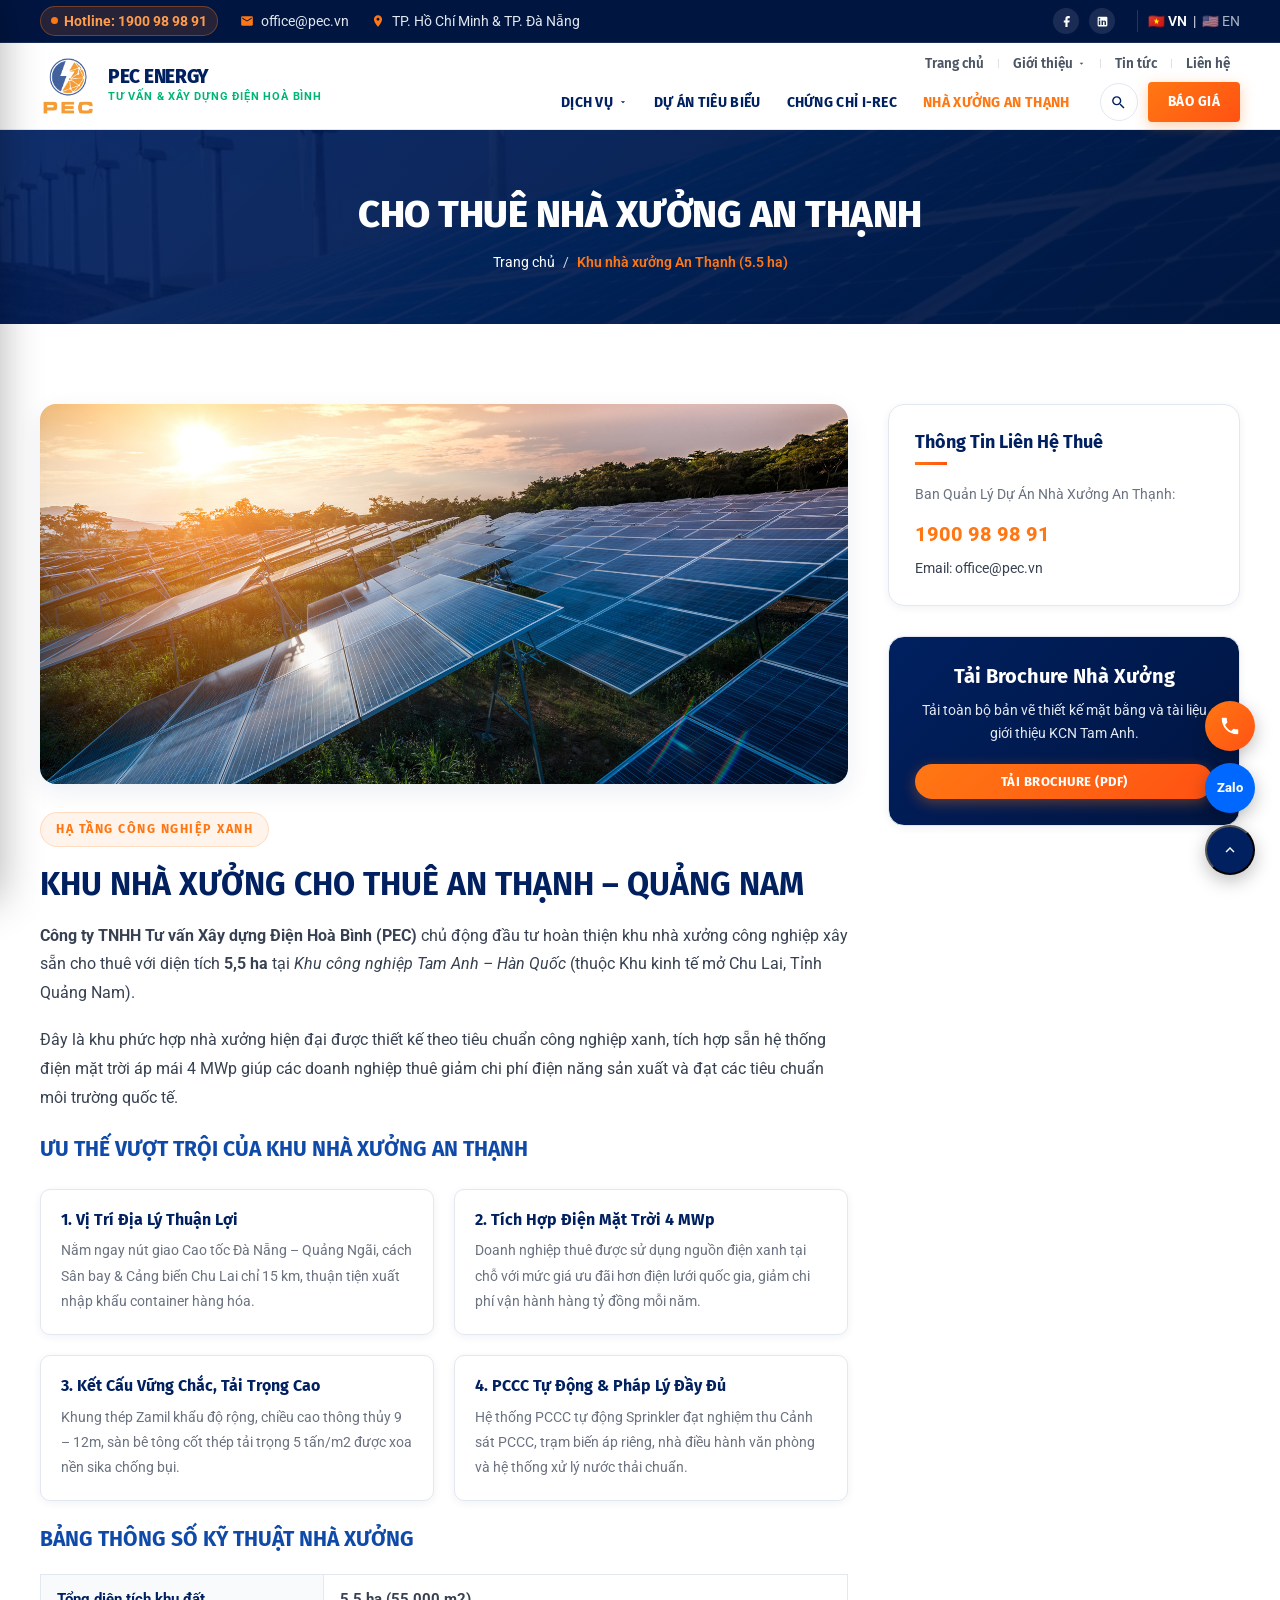
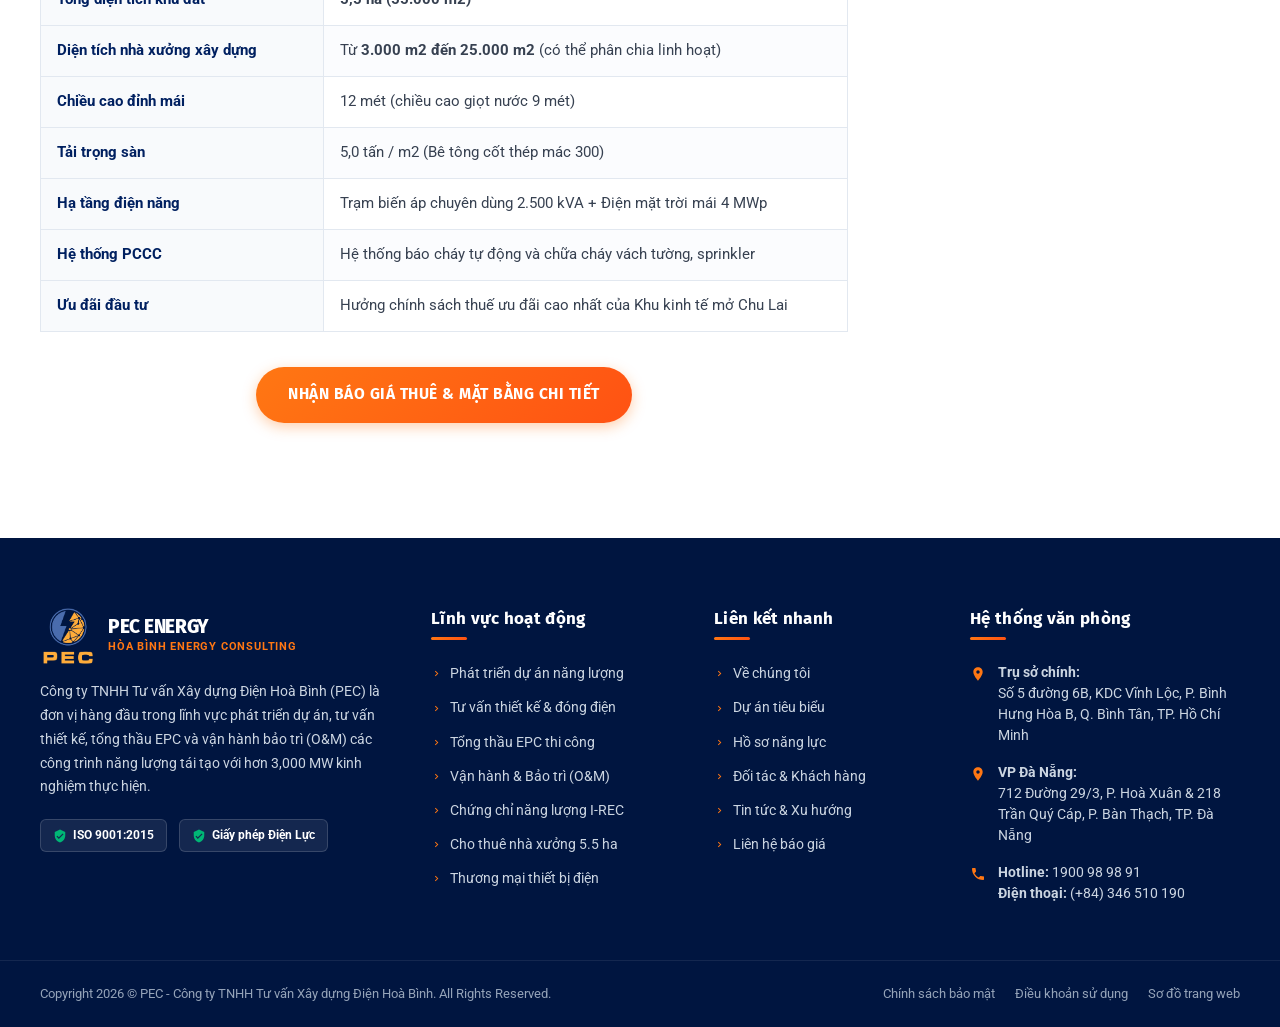
==== commit 0b27e78c: "Tach thanh 2 menu: Menu 1 (trang chu, gioi thieu, tin tuc, lien he) va Menu 2 (cac muc con lai)" ====
--- a/cho-thue-nha-xuong.html
+++ b/cho-thue-nha-xuong.html
@@ -58,68 +58,85 @@
       </div>
     </a>
 
-    <!-- Desktop Navigation -->
-    <nav class="nav-menu">
-      <div class="nav-item ">
-        <a href="index.html" class="nav-link">Trang chủ</a>
-      </div>
-
-      <div class="nav-item ">
-        <a href="gioi-thieu.html" class="nav-link">
-          Giới thiệu
-          <svg class="arrow-down" viewBox="0 0 24 24"><path d="M7 10l5 5 5-5z"/></svg>
-        </a>
-        <div class="dropdown-menu">
-          <div class="dropdown-item"><a href="gioi-thieu.html#tong-quan" class="dropdown-link">Tổng quan công ty</a></div>
-          <div class="dropdown-item"><a href="gioi-thieu.html#thu-ngo" class="dropdown-link">Thư ngỏ Ban Giám Đốc</a></div>
-          <div class="dropdown-item"><a href="chung-chi-nang-luc.html" class="dropdown-link">Chứng chỉ & Hồ sơ năng lực</a></div>
-          <div class="dropdown-item"><a href="doi-tac.html" class="dropdown-link">Khách hàng & Đối tác</a></div>
-        </div>
-      </div>
-
-      <div class="nav-item ">
-        <a href="dich-vu.html" class="nav-link">
-          Dịch vụ
-          <svg class="arrow-down" viewBox="0 0 24 24"><path d="M7 10l5 5 5-5z"/></svg>
-        </a>
-        <div class="dropdown-menu">
-          <div class="dropdown-item"><a href="dich-vu.html#phat-trien" class="dropdown-link">Phát triển dự án năng lượng</a></div>
-          <div class="dropdown-item"><a href="dich-vu.html#tu-van" class="dropdown-link">Tư vấn kỹ thuật & thiết kế</a></div>
-          <div class="dropdown-item"><a href="dich-vu.html#thi-cong" class="dropdown-link">Thi công xây dựng EPC</a></div>
-          <div class="dropdown-item"><a href="dich-vu-chi-tiet.html" class="dropdown-link">Vận hành & Bảo trì (O&M)</a></div>
-          <div class="dropdown-item"><a href="i-rec.html" class="dropdown-link">Chứng chỉ xanh I-REC</a></div>
-          <div class="dropdown-item"><a href="cho-thue-nha-xuong.html" class="dropdown-link">Cho thuê nhà xưởng Tam Anh</a></div>
-          <div class="dropdown-item"><a href="dich-vu.html#thuong-mai" class="dropdown-link">Thương mại thiết bị điện</a></div>
-        </div>
-      </div>
-
-      <div class="nav-item ">
-        <a href="du-an.html" class="nav-link">Dự án tiêu biểu</a>
-      </div>
-
-      <div class="nav-item ">
-        <a href="i-rec.html" class="nav-link">Chứng chỉ I-REC</a>
-      </div>
-
-      <div class="nav-item active">
-        <a href="cho-thue-nha-xuong.html" class="nav-link">Nhà xưởng An Thạnh</a>
-      </div>
-
-      <div class="nav-item ">
-        <a href="tin-tuc.html" class="nav-link">Tin tức</a>
-      </div>
-
-      <div class="nav-item ">
-        <a href="lien-he.html" class="nav-link">Liên hệ</a>
-      </div>
-    </nav>
-
-    <!-- Header Actions -->
-    <div class="header-actions">
+    <!-- Desktop 2-Tier Navigation -->
+    <div class="header-nav-wrapper">
+      <!-- Menu 1 (Hàng trên): Trang chủ, Giới thiệu, Tin tức, Liên hệ -->
+      <div class="header-top-row">
+        <nav class="menu-top" aria-label="Menu phụ">
+          <div class="menu-top-item ">
+            <a href="index.html" class="menu-top-link">Trang chủ</a>
+          </div>
+          <span class="menu-top-sep">|</span>
+          <div class="menu-top-item has-dropdown ">
+            <a href="gioi-thieu.html" class="menu-top-link">
+              Giới thiệu
+              <svg class="arrow-down" viewBox="0 0 24 24"><path d="M7 10l5 5 5-5z"/></svg>
+            </a>
+            <div class="dropdown-menu">
+              <div class="dropdown-item"><a href="gioi-thieu.html#tong-quan" class="dropdown-link">Tổng quan công ty</a></div>
+              <div class="dropdown-item"><a href="gioi-thieu.html#thu-ngo" class="dropdown-link">Thư ngỏ Ban Giám Đốc</a></div>
+              <div class="dropdown-item"><a href="chung-chi-nang-luc.html" class="dropdown-link">Chứng chỉ & Hồ sơ năng lực</a></div>
+              <div class="dropdown-item"><a href="doi-tac.html" class="dropdown-link">Khách hàng & Đối tác</a></div>
+            </div>
+          </div>
+          <span class="menu-top-sep">|</span>
+          <div class="menu-top-item ">
+            <a href="tin-tuc.html" class="menu-top-link">Tin tức</a>
+          </div>
+          <span class="menu-top-sep">|</span>
+          <div class="menu-top-item ">
+            <a href="lien-he.html" class="menu-top-link">Liên hệ</a>
+          </div>
+        </nav>
+      </div>
+
+      <!-- Menu 2 (Hàng dưới): Các mục còn lại + Search + Báo giá -->
+      <div class="header-main-row">
+        <nav class="nav-menu" aria-label="Menu chính">
+          <div class="nav-item ">
+            <a href="dich-vu.html" class="nav-link">
+              Dịch vụ
+              <svg class="arrow-down" viewBox="0 0 24 24"><path d="M7 10l5 5 5-5z"/></svg>
+            </a>
+            <div class="dropdown-menu">
+              <div class="dropdown-item"><a href="dich-vu.html#phat-trien" class="dropdown-link">Phát triển dự án năng lượng</a></div>
+              <div class="dropdown-item"><a href="dich-vu.html#tu-van" class="dropdown-link">Tư vấn kỹ thuật & thiết kế</a></div>
+              <div class="dropdown-item"><a href="dich-vu.html#thi-cong" class="dropdown-link">Thi công xây dựng EPC</a></div>
+              <div class="dropdown-item"><a href="dich-vu-chi-tiet.html" class="dropdown-link">Vận hành & Bảo trì (O&M)</a></div>
+              <div class="dropdown-item"><a href="i-rec.html" class="dropdown-link">Chứng chỉ xanh I-REC</a></div>
+              <div class="dropdown-item"><a href="cho-thue-nha-xuong.html" class="dropdown-link">Cho thuê nhà xưởng Tam Anh</a></div>
+              <div class="dropdown-item"><a href="dich-vu.html#thuong-mai" class="dropdown-link">Thương mại thiết bị điện</a></div>
+            </div>
+          </div>
+
+          <div class="nav-item ">
+            <a href="du-an.html" class="nav-link">Dự án tiêu biểu</a>
+          </div>
+
+          <div class="nav-item ">
+            <a href="i-rec.html" class="nav-link">Chứng chỉ I-REC</a>
+          </div>
+
+          <div class="nav-item active">
+            <a href="cho-thue-nha-xuong.html" class="nav-link">Nhà xưởng An Thạnh</a>
+          </div>
+        </nav>
+
+        <!-- Header Actions -->
+        <div class="header-actions">
+          <button class="search-toggle-btn" title="Tìm kiếm" aria-label="Tìm kiếm">
+            <svg viewBox="0 0 24 24"><path d="M15.5 14h-.79l-.28-.27A6.471 6.471 0 0 0 16 9.5 6.5 6.5 0 1 0 9.5 16c1.61 0 3.09-.59 4.23-1.57l.27.28v.79l5 4.99L20.49 19l-4.99-5zm-6 0C7.01 14 5 11.99 5 9.5S7.01 5 9.5 5 14 7.01 14 9.5 11.99 14 9.5 14z"/></svg>
+          </button>
+          <a href="#quote" class="btn btn-accent open-quote-modal header-quote-btn">Báo Giá</a>
+        </div>
+      </div>
+    </div>
+
+    <!-- Mobile Header Actions (Visible only on mobile/tablet) -->
+    <div class="mobile-header-actions">
       <button class="search-toggle-btn" title="Tìm kiếm" aria-label="Tìm kiếm">
         <svg viewBox="0 0 24 24"><path d="M15.5 14h-.79l-.28-.27A6.471 6.471 0 0 0 16 9.5 6.5 6.5 0 1 0 9.5 16c1.61 0 3.09-.59 4.23-1.57l.27.28v.79l5 4.99L20.49 19l-4.99-5zm-6 0C7.01 14 5 11.99 5 9.5S7.01 5 9.5 5 14 7.01 14 9.5 11.99 14 9.5 14z"/></svg>
       </button>
-      <a href="#quote" class="btn btn-accent open-quote-modal">Nhận Báo Giá</a>
       <button class="mobile-toggle-btn" aria-label="Mở menu">
         <span></span><span></span><span></span>
       </button>
--- a/css/style.css
+++ b/css/style.css
@@ -239,7 +239,7 @@
   font-weight: 600;
 }
 
-/* Main Navigation Bar (Sticky Vu Phong style) */
+/* Main Navigation Bar (Sticky Vu Phong style - 2-Tier Menu) */
 .main-header {
   background-color: #ffffff;
   position: sticky;
@@ -259,24 +259,34 @@
   display: flex;
   align-items: center;
   justify-content: space-between;
-  height: 82px;
+  min-height: 86px;
+  padding-top: 6px;
+  padding-bottom: 6px;
   transition: var(--vp-transition);
 }
 
 .main-header.scrolled .header-container {
-  height: 72px;
+  min-height: 74px;
+  padding-top: 4px;
+  padding-bottom: 4px;
 }
 
 .site-logo {
   display: flex;
   align-items: center;
   gap: 12px;
+  flex-shrink: 0;
 }
 
 .site-logo img {
-  height: 58px;
+  height: 56px;
   width: auto;
   object-fit: contain;
+  transition: var(--vp-transition);
+}
+
+.main-header.scrolled .site-logo img {
+  height: 48px;
 }
 
 .logo-text-group {
@@ -301,11 +311,86 @@
   letter-spacing: 0.8px;
 }
 
-/* Nav Menu Items */
+/* Header 2-Tier Navigation Wrapper */
+.header-nav-wrapper {
+  display: flex;
+  flex-direction: column;
+  align-items: flex-end;
+  justify-content: center;
+  gap: 4px;
+  flex: 1;
+  margin-left: 20px;
+}
+
+/* Menu 1 (Hàng trên): Trang chủ, Giới thiệu, Tin tức, Liên hệ */
+.header-top-row {
+  display: flex;
+  align-items: center;
+  justify-content: flex-end;
+  width: 100%;
+}
+
+.menu-top {
+  display: flex;
+  align-items: center;
+  gap: 2px;
+}
+
+.menu-top-item {
+  position: relative;
+}
+
+.menu-top-link {
+  display: inline-flex;
+  align-items: center;
+  gap: 4px;
+  padding: 3px 10px;
+  font-family: var(--vp-font-heading);
+  font-size: 13.5px;
+  font-weight: 600;
+  color: #4b5563;
+  transition: var(--vp-transition);
+  border-radius: var(--vp-radius-sm);
+}
+
+.menu-top-link svg.arrow-down {
+  width: 9px;
+  height: 9px;
+  fill: currentColor;
+  transition: transform 0.2s ease;
+}
+
+.menu-top-link:hover,
+.menu-top-item.active > .menu-top-link {
+  color: var(--vp-accent);
+}
+
+.menu-top-item:hover > .menu-top-link svg.arrow-down {
+  transform: rotate(180deg);
+}
+
+.menu-top-sep {
+  color: #cbd5e1;
+  font-size: 11px;
+  line-height: 1;
+  user-select: none;
+  opacity: 0.9;
+  margin: 0 1px;
+}
+
+/* Menu 2 (Hàng dưới): Dịch vụ, Dự án tiêu biểu, Chứng chỉ I-REC, Nhà xưởng An Thạnh + Actions */
+.header-main-row {
+  display: flex;
+  align-items: center;
+  justify-content: flex-end;
+  gap: 12px;
+  width: 100%;
+}
+
 .nav-menu {
   display: flex;
   align-items: center;
-  gap: 4px;
+  gap: 2px;
 }
 
 .nav-item {
@@ -316,10 +401,10 @@
   display: flex;
   align-items: center;
   gap: 5px;
-  padding: 12px 14px;
+  padding: 8px 12px;
   font-family: var(--vp-font-heading);
-  font-size: 14.5px;
-  font-weight: 600;
+  font-size: 14px;
+  font-weight: 700;
   color: var(--vp-primary);
   text-transform: uppercase;
   letter-spacing: 0.3px;
@@ -334,7 +419,8 @@
   transition: transform 0.2s ease;
 }
 
-.nav-link:hover, .nav-item.active > .nav-link {
+.nav-link:hover,
+.nav-item.active > .nav-link {
   color: var(--vp-accent);
 }
 
@@ -342,25 +428,36 @@
   transform: rotate(180deg);
 }
 
-/* Dropdown Menu */
+/* Dropdown Menu shared by both Menu 1 and Menu 2 */
 .dropdown-menu {
   position: absolute;
-  top: 100%;
+  top: calc(100% + 4px);
   left: 0;
   min-width: 250px;
   background-color: #ffffff;
   border-radius: var(--vp-radius);
   box-shadow: 0 14px 35px rgba(0, 32, 96, 0.13);
-  padding: 10px 0;
+  padding: 8px 0;
   border: 1px solid var(--vp-border);
   opacity: 0;
   visibility: hidden;
-  transform: translateY(12px);
-  transition: var(--vp-transition);
-  z-index: 999;
-}
-
-.nav-item:hover > .dropdown-menu {
+  transform: translateY(8px);
+  transition: var(--vp-transition);
+  z-index: 1050;
+}
+
+/* Mouse hover bridge */
+.dropdown-menu::before {
+  content: '';
+  position: absolute;
+  top: -10px;
+  left: 0;
+  right: 0;
+  height: 10px;
+}
+
+.nav-item:hover > .dropdown-menu,
+.menu-top-item:hover > .dropdown-menu {
   opacity: 1;
   visibility: visible;
   transform: translateY(0);
@@ -374,8 +471,8 @@
   display: flex;
   align-items: center;
   gap: 10px;
-  padding: 10px 20px;
-  font-size: 14px;
+  padding: 9px 18px;
+  font-size: 13.5px;
   font-weight: 500;
   color: var(--vp-text);
   transition: var(--vp-transition);
@@ -391,7 +488,7 @@
 .dropdown-link:hover {
   background-color: var(--vp-bg-light);
   color: var(--vp-accent);
-  padding-left: 24px;
+  padding-left: 22px;
 }
 
 .dropdown-link:hover svg {
@@ -403,12 +500,14 @@
 .header-actions {
   display: flex;
   align-items: center;
-  gap: 14px;
+  gap: 10px;
+  margin-left: 6px;
+  flex-shrink: 0;
 }
 
 .search-toggle-btn {
-  width: 40px;
-  height: 40px;
+  width: 38px;
+  height: 38px;
   border-radius: 50%;
   border: 1px solid var(--vp-border);
   background: transparent;
@@ -428,8 +527,24 @@
 
 .search-toggle-btn:hover {
   background-color: var(--vp-bg-light);
-  border-color: var(--vp-primary-light);
-  color: var(--vp-primary-light);
+  border-color: var(--vp-accent);
+  color: var(--vp-accent);
+}
+
+/* Header Báo Giá Button (Rectangular with slight rounded corners matching Vu Phong screenshot) */
+.header-quote-btn {
+  padding: 9px 20px !important;
+  font-size: 13.5px !important;
+  font-weight: 700 !important;
+  border-radius: 4px !important;
+  letter-spacing: 0.5px !important;
+}
+
+/* Mobile Actions container */
+.mobile-header-actions {
+  display: none;
+  align-items: center;
+  gap: 10px;
 }
 
 /* CTA Buttons */
@@ -2170,11 +2285,18 @@
 
 /* Responsive Media Queries */
 @media (max-width: 1080px) {
-  .nav-menu {
+  .header-nav-wrapper {
     display: none;
+  }
+  .mobile-header-actions {
+    display: flex;
   }
   .mobile-toggle-btn {
     display: flex;
+  }
+  .header-container {
+    min-height: 70px;
+    height: 70px;
   }
   .floating-highlights {
     grid-template-columns: repeat(2, 1fr);
